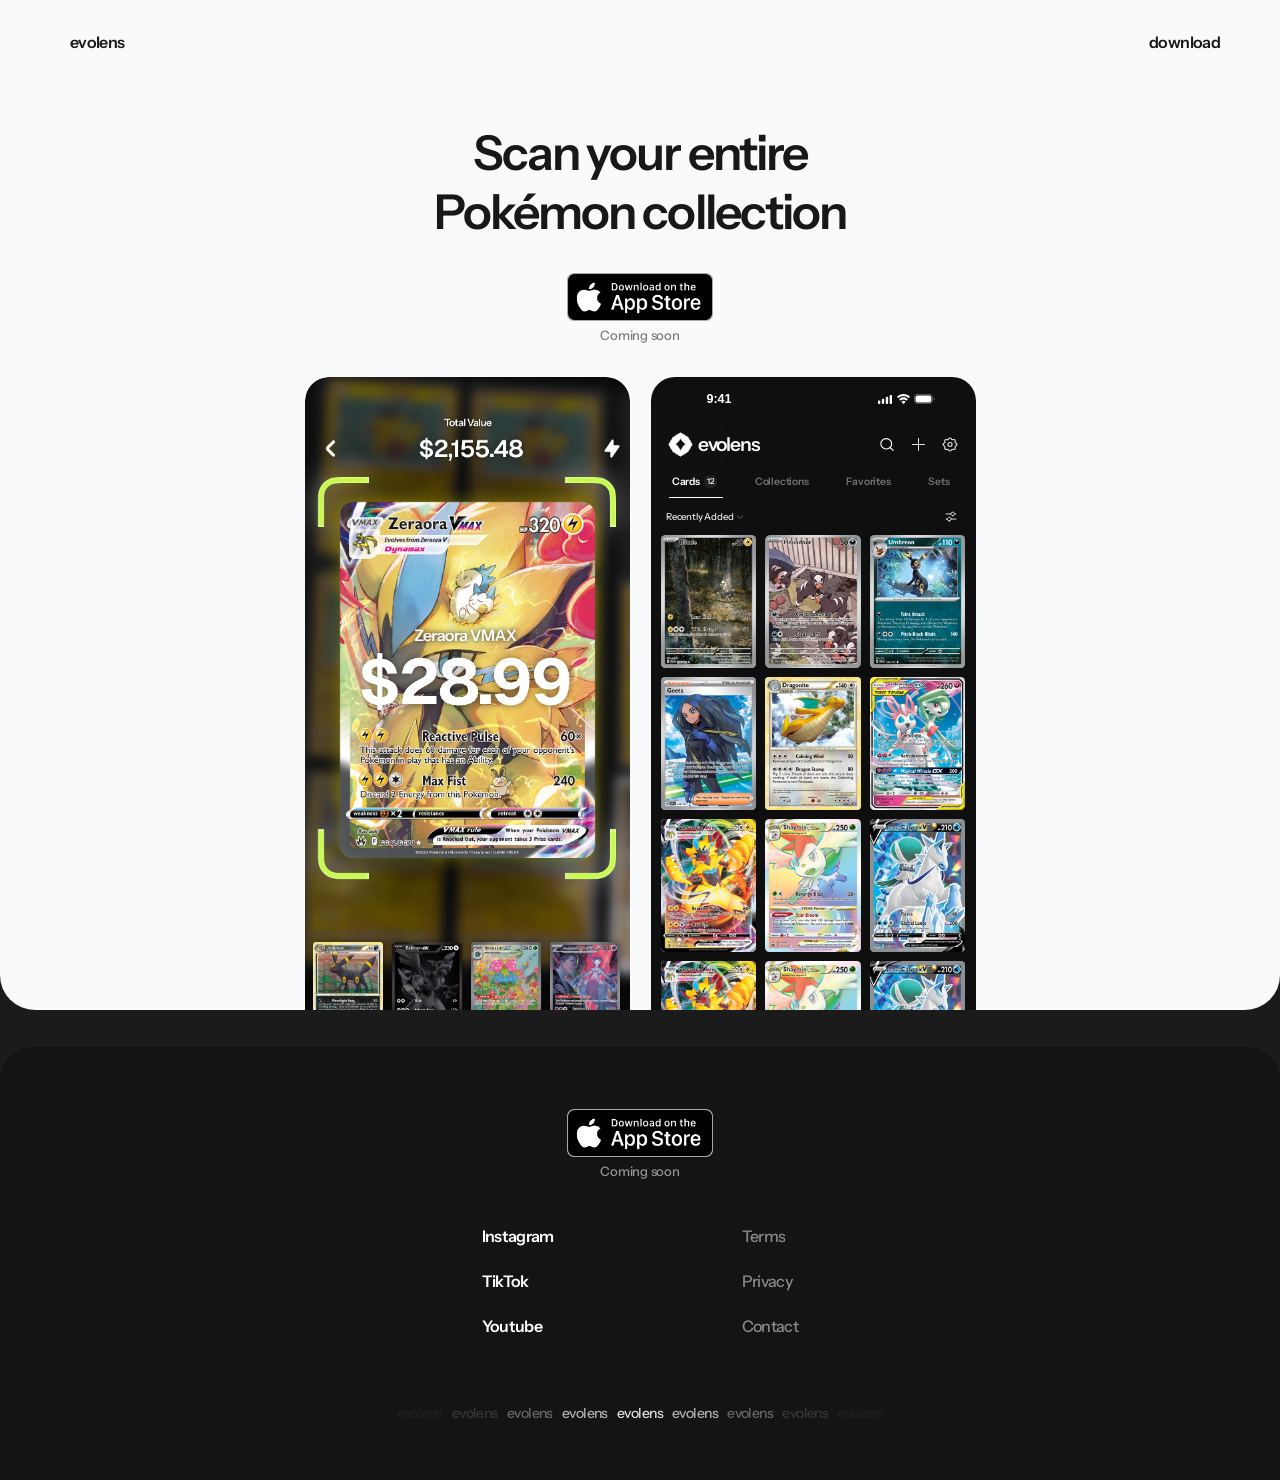
==== index.html @ 155fa856 "Home page from Figma 2395:6769: hero, app-screen gallery, dark footer Pre-launch the App Store badge" ====
<!doctype html>
<html lang="en">
<head>
<meta charset="utf-8">
<meta name="viewport" content="width=device-width, initial-scale=1, viewport-fit=cover">
<meta name="theme-color" content="#f9fafb">
<title>evolens: scan your entire Pokémon collection</title>
<meta name="description" content="evolens recognizes your Pokémon cards with your iPhone’s camera, keeps your collection organized, and shows what it’s worth.">
<link rel="canonical" href="https://evolens.app/">
<link rel="preload" href="/assets/instrument-sans.woff2" as="font" type="font/woff2" crossorigin>
<link rel="stylesheet" href="/assets/home.css">
</head>
<body>
<div class="page">
  <header class="hero">
    <nav class="hero__nav" aria-label="evolens">
      <a href="/">evolens</a>
      <a href="#download">download</a>
    </nav>

    <h1 class="hero__title">Scan your entire Pokémon collection</h1>

    <div class="badge badge--soon"><img src="/assets/home/app-store-badge.png" width="146" height="48" alt="App Store"><span class="badge__note">Coming soon</span></div>

    <div class="gallery" role="region" aria-label="evolens on iPhone" tabindex="0">
      <div class="gallery__track">
        <img class="screen" src="/assets/home/screen-value.webp" width="325" height="633"
             alt="Scanning Zeraora VMAX: the card is recognized at $28.99, and the collection's total value reads $2,155.48.">

        <div class="screen cards-screen" role="img" aria-label="My Cards: a grid of the cards in your collection.">
          <div class="cs">
            <div class="cs__status" aria-hidden="true">
              <span class="cs__time">9:41</span>
              <span class="cs__levels">
                <img src="/assets/home/icons/cellular.svg" width="14.1818" height="9.03087" alt="">
                <img src="/assets/home/icons/wifi.svg" width="12.6615" height="9.10613" alt="">
                <img class="cs__battery" src="/assets/home/icons/battery.svg" width="20.5264" height="9.60227" alt="">
              </span>
            </div>

            <div class="cs__brand">
              <span class="cs__mark"><img src="/assets/home/icons/mark.svg" width="200.909" height="200.909" alt=""></span>
              <span class="cs__word">evolens</span>
            </div>

            <div class="cs__actions">
              <img src="/assets/home/icons/search.svg" width="17.7273" height="17.7273" alt="">
              <img src="/assets/home/icons/plus.svg" width="17.7273" height="17.7273" alt="">
              <img src="/assets/home/icons/gear.svg" width="17.7273" height="17.7273" alt="">
            </div>

            <div class="cs__tabs">
              <span class="cs__tab cs__tab--on">Cards <span class="cs__count">12</span></span>
              <span class="cs__tab">Collections</span>
              <span class="cs__tab">Favorites</span>
              <span class="cs__tab">Sets</span>
            </div>
            <img class="cs__tab-line" src="/assets/home/icons/tab-line.svg" width="53.9205" height="1.10795" alt="">
            <img class="cs__rule" src="/assets/home/icons/rule.svg" width="325" height="0.24375" alt="">

            <div class="cs__sort">
              <span class="cs__sort-label">Recently Added
                <img src="/assets/home/icons/chevron-down.svg" width="10.3409" height="10.3409" alt=""></span>
              <img src="/assets/home/icons/sliders.svg" width="13.2955" height="13.2955" alt="">
            </div>

            <div class="cs__grid">
              <img src="/assets/home/cards/c1.webp" alt="">
              <img class="cs__r5" src="/assets/home/cards/c2.webp" alt="">
              <img src="/assets/home/cards/c3.webp" alt="">
              <img src="/assets/home/cards/c4.webp" alt="">
              <img class="cs__wide" src="/assets/home/cards/c5.webp" alt="">
              <img src="/assets/home/cards/c6.webp" alt="">
              <img src="/assets/home/cards/c7.webp" alt="">
              <img src="/assets/home/cards/c8.webp" alt="">
              <img src="/assets/home/cards/c9.webp" alt="">
              <img src="/assets/home/cards/c7.webp" alt="">
              <img src="/assets/home/cards/c8.webp" alt="">
              <img src="/assets/home/cards/c9.webp" alt="">
            </div>

            <div class="cs__dock">
              <span class="cs__pill"><img src="/assets/home/icons/flashcards.svg" width="17.7273" height="17.7273" alt=""><img src="/assets/home/icons/search-nav.svg" width="17.7273" height="17.7273" alt=""></span>
              <span class="cs__pill cs__pill--round"><img src="/assets/home/icons/camera.svg" width="17.7273" height="17.7273" alt=""></span>
            </div>
          </div>
        </div>
      </div>
    </div>
  </header>

  <footer class="foot" id="download">
    <div class="badge badge--soon"><img src="/assets/home/app-store-badge.png" width="146" height="48" alt="App Store"><span class="badge__note">Coming soon</span></div>

    <div class="foot__links">
      <ul class="foot__social"><li>Instagram</li><li>TikTok</li><li>Youtube</li></ul>
      <ul class="foot__legal">
        <li><a href="/terms/">Terms</a></li>
        <li><a href="/privacy/">Privacy</a></li>
        <li><a href="/support/">Contact</a></li>
      </ul>
    </div>

    <div class="foot__marquee" aria-hidden="true">
      <span>evolens</span><span>evolens</span><span>evolens</span><span>evolens</span><span>evolens</span><span>evolens</span><span>evolens</span><span>evolens</span><span>evolens</span>
    </div>
  </footer>
</div>
</body>
</html>
---- assets/home.css ----
/* evolens.app home: Figma 223KnKRHY9zoEcaprJbIGR, node 2395:6769 (440 × 1428, iPhone 16/17 Pro Max).
   Values are Figma's. The frame's top 62 pt is the iOS status bar, so in a browser the page starts 62 pt higher. */
@font-face {
  font-family: 'Instrument Sans';
  src: url('/assets/instrument-sans.woff2') format('woff2');
  font-weight: 400 700;
  font-display: swap;
}

:root {
  --paper: #f9fafb;
  --ink: #181818;
  --night: #1b1b1b;
  --night-deep: #141414;
  --night-line: #1f1f1f;
  --font: 'Instrument Sans', -apple-system, BlinkMacSystemFont, 'Helvetica Neue', Arial, sans-serif;
  --track: -0.04em;
}

* { box-sizing: border-box; }

html { -webkit-text-size-adjust: 100%; background: var(--night); }

body {
  margin: 0;
  background: var(--night);
  font-family: var(--font);
  font-weight: 600;
  letter-spacing: var(--track);
  -webkit-font-smoothing: antialiased;
}

a { color: inherit; text-decoration: none; }

a:focus-visible, .gallery:focus-visible { outline: 2px solid currentColor; outline-offset: 3px; border-radius: 4px; }

ul { list-style: none; margin: 0; padding: 0; }

/* The footer reaches the bottom of a tall window. */
.page { min-height: 100vh; display: flex; flex-direction: column; }

/* The white card: nav, headline, badge, and the gallery running off its rounded bottom edge. */
.hero {
  background: var(--paper);
  color: var(--ink);
  border-radius: 0 0 35px 35px;
  overflow: hidden;
  padding-top: max(12px, env(safe-area-inset-top));
}

.hero__nav {
  display: flex;
  justify-content: space-between;
  max-width: 1200px;
  margin: 0 auto;
  padding: 0 max(20px, env(safe-area-inset-right)) 0 max(30px, env(safe-area-inset-left));
  font-size: 16px;
  line-height: 20px;
}

.hero__title {
  max-width: 344px;
  margin: 43px auto 0;
  font-size: 32px;
  font-weight: 600;
  line-height: 1.22;
  letter-spacing: -1.28px;
  text-align: center;
}

.badge {
  display: block;
  width: 146px;
  height: 48px;
  margin: 26px auto 0;
}

.badge img { display: block; width: 146px; height: 48px; }

.badge--soon { position: relative; }

.badge__note {
  display: block;
  margin-top: 6px;
  font-size: 13px;
  font-weight: 500;
  letter-spacing: -0.02em;
  text-align: center;
  opacity: 0.55;
}

/* Two app screens side by side, 21 pt apart, cut off by the card's bottom edge (633 of their 688 pt). On a phone the
   first is centred and the second peeks in from the right; they scroll sideways. */
.gallery {
  margin-top: 36px;
  overflow-x: auto;
  scroll-snap-type: x mandatory;
  scrollbar-width: none;
  -webkit-overflow-scrolling: touch;
}

.gallery::-webkit-scrollbar { display: none; }

.gallery__track {
  display: flex;
  gap: 21px;
  width: max-content;
  padding: 0 calc((100vw - 325px) / 2);
}

.screen {
  display: block;
  flex: none;
  width: 325px;
  height: 633px;
  border-radius: 24px 24px 0 0;
  scroll-snap-align: center;
  user-select: none;
  -webkit-user-drag: none;
}

/* My Cards, at the 325 pt phone's scale (Figma 2395:7216). */
.cards-screen { position: relative; overflow: hidden; background: #0f0f0f; }

.cs { position: absolute; left: 0; top: -2.07px; width: 325px; height: 706px; color: #fff; }

.cs img { display: block; }

.cs__status {
  position: absolute;
  left: 14.03px;
  top: 0;
  width: 296.93px;
  height: 45.8px;
  display: flex;
  align-items: center;
  gap: 113.75px;
  padding: 15.5px 17.73px 14.03px;
}

.cs__time, .cs__levels { flex: 1 0 0; display: flex; justify-content: center; align-items: center; }

.cs__time {
  font-family: -apple-system, BlinkMacSystemFont, 'SF Pro Text', sans-serif;
  font-size: 12.56px;
  font-weight: 590;
  letter-spacing: 0;
  line-height: 16.25px;
  padding-top: 1.1px;
}

.cs__levels { gap: 5.17px; height: 16.25px; padding: 0.74px 0.74px 0 0; }

.cs__battery { margin-left: -0.35px; }

.cs__brand { position: absolute; left: 18.47px; top: 57.61px; width: 23.64px; height: 23.64px; }

.cs__mark { position: absolute; inset: 0; }

.cs__mark img { position: absolute; left: -88.64px; top: -88.64px; }

.cs__word {
  position: absolute;
  left: 28.81px;
  top: -1.11px;
  color: #f9f9f9;
  font-size: 19.2px;
  letter-spacing: -1.15px;
  white-space: nowrap;
}

.cs__actions { position: absolute; left: 227.5px; top: 60.57px; display: flex; gap: 14.03px; }

.cs__tabs {
  position: absolute;
  left: 21.42px;
  top: 99.72px;
  width: 277.73px;
  display: flex;
  justify-content: space-between;
  font-size: 10.34px;
  letter-spacing: -0.21px;
  line-height: 13px;
  white-space: nowrap;
}

.cs__tab { color: rgb(255 255 255 / 0.4); display: flex; align-items: center; gap: 4.43px; }

.cs__tab--on { color: #fff; }

.cs__count {
  background: #202020;
  border-radius: 5.17px;
  padding: 1.48px 2.95px;
  font-size: 8.13px;
  font-weight: 500;
  line-height: 10px;
  letter-spacing: -0.16px;
}

.cs__tab-line { position: absolute; left: 18.47px; top: 122.06px; }

.cs__rule { position: absolute; left: 0; top: 122.49px; }

.cs__sort {
  position: absolute;
  left: 8.13px;
  top: 130.74px;
  width: 306.53px;
  display: flex;
  justify-content: space-between;
  align-items: center;
  padding: 4.43px 7.39px;
}

.cs__sort-label {
  display: flex;
  align-items: center;
  gap: 1.48px;
  color: #e4e4e4;
  font-size: 9.6px;
  font-weight: 500;
  letter-spacing: -0.19px;
  line-height: 12px;
}

.cs__grid {
  position: absolute;
  left: 10.34px;
  top: 159.55px;
  width: 304.32px;
  display: grid;
  grid-template-columns: repeat(3, 1fr);
  gap: 8.86px;
  align-items: center;
}

.cs__grid img { width: 100%; aspect-ratio: 660 / 920; object-fit: cover; border-radius: 4.43px; }

.cs__grid .cs__r5 { border-radius: 5.17px; }

.cs__grid .cs__wide { aspect-ratio: 640 / 890; border-radius: 3.69px; box-shadow: 0 0.74px 44.32px rgb(0 0 0 / 0.12); }

.cs__dock { position: absolute; left: 50%; top: 637.44px; transform: translateX(-50%); display: flex; align-items: center; gap: 10.34px; }

.cs__pill {
  display: flex;
  gap: 17.73px;
  padding: 13.3px 17.73px;
  border-radius: 29.55px;
  background: rgb(40 40 40 / 0.95);
  box-shadow: 0 0 11.08px rgb(0 0 0 / 0.15), inset 0 0 17.21px rgb(255 255 255 / 0.07);
}

.cs__pill--round { padding: 14.77px; }

/* The dark footer: 35 pt under the card, its own rounded top. */
.foot {
  margin-top: 35px;
  background: var(--night-deep);
  border-top: 1px solid var(--night-line);
  border-radius: 35px 35px 0 0;
  padding: 63px 0 max(58px, env(safe-area-inset-bottom));
  color: #fff;
  overflow: hidden;
  flex: 1 0 auto;
}

.foot .badge { margin-top: 0; }

.foot__links {
  display: flex;
  justify-content: space-between;
  width: 317px;
  margin: 69px auto 0;
  font-size: 16px;
  line-height: 20px;
  letter-spacing: -0.64px;
}

.foot__links ul { display: flex; flex-direction: column; gap: 25px; }

.foot__social { font-weight: 600; width: 72px; }

.foot__legal { font-weight: 500; color: rgb(255 255 255 / 0.5); width: 57px; }

.foot__legal a:hover, .foot__social a:hover { color: #fff; opacity: 0.8; }

.foot__marquee {
  display: flex;
  justify-content: center;
  gap: 9px;
  margin-top: 69px;
  font-size: 14px;
  font-weight: 500;
  line-height: 17px;
  letter-spacing: -0.56px;
  white-space: nowrap;
}

.foot__marquee span:nth-child(1), .foot__marquee span:nth-child(9) { color: rgb(255 255 255 / 0.05); }
.foot__marquee span:nth-child(2), .foot__marquee span:nth-child(8) { color: rgb(255 255 255 / 0.15); }
.foot__marquee span:nth-child(3), .foot__marquee span:nth-child(7) { color: rgb(255 255 255 / 0.35); }
.foot__marquee span:nth-child(4), .foot__marquee span:nth-child(6) { color: rgb(255 255 255 / 0.66); }
.foot__marquee span:nth-child(5) { color: rgb(255 255 255 / 0.85); }

/* Wider screens: the same column, centred; both screens shown whole side by side, no scrolling. */
@media (min-width: 700px) {
  .hero { padding-top: 32px; }
  .hero__title { margin-top: 72px; max-width: 520px; font-size: 48px; letter-spacing: -1.92px; }
  .badge { margin-top: 32px; }
  .gallery { margin-top: 56px; overflow: visible; scroll-snap-type: none; }
  .gallery__track { margin: 0 auto; padding: 0; }
}
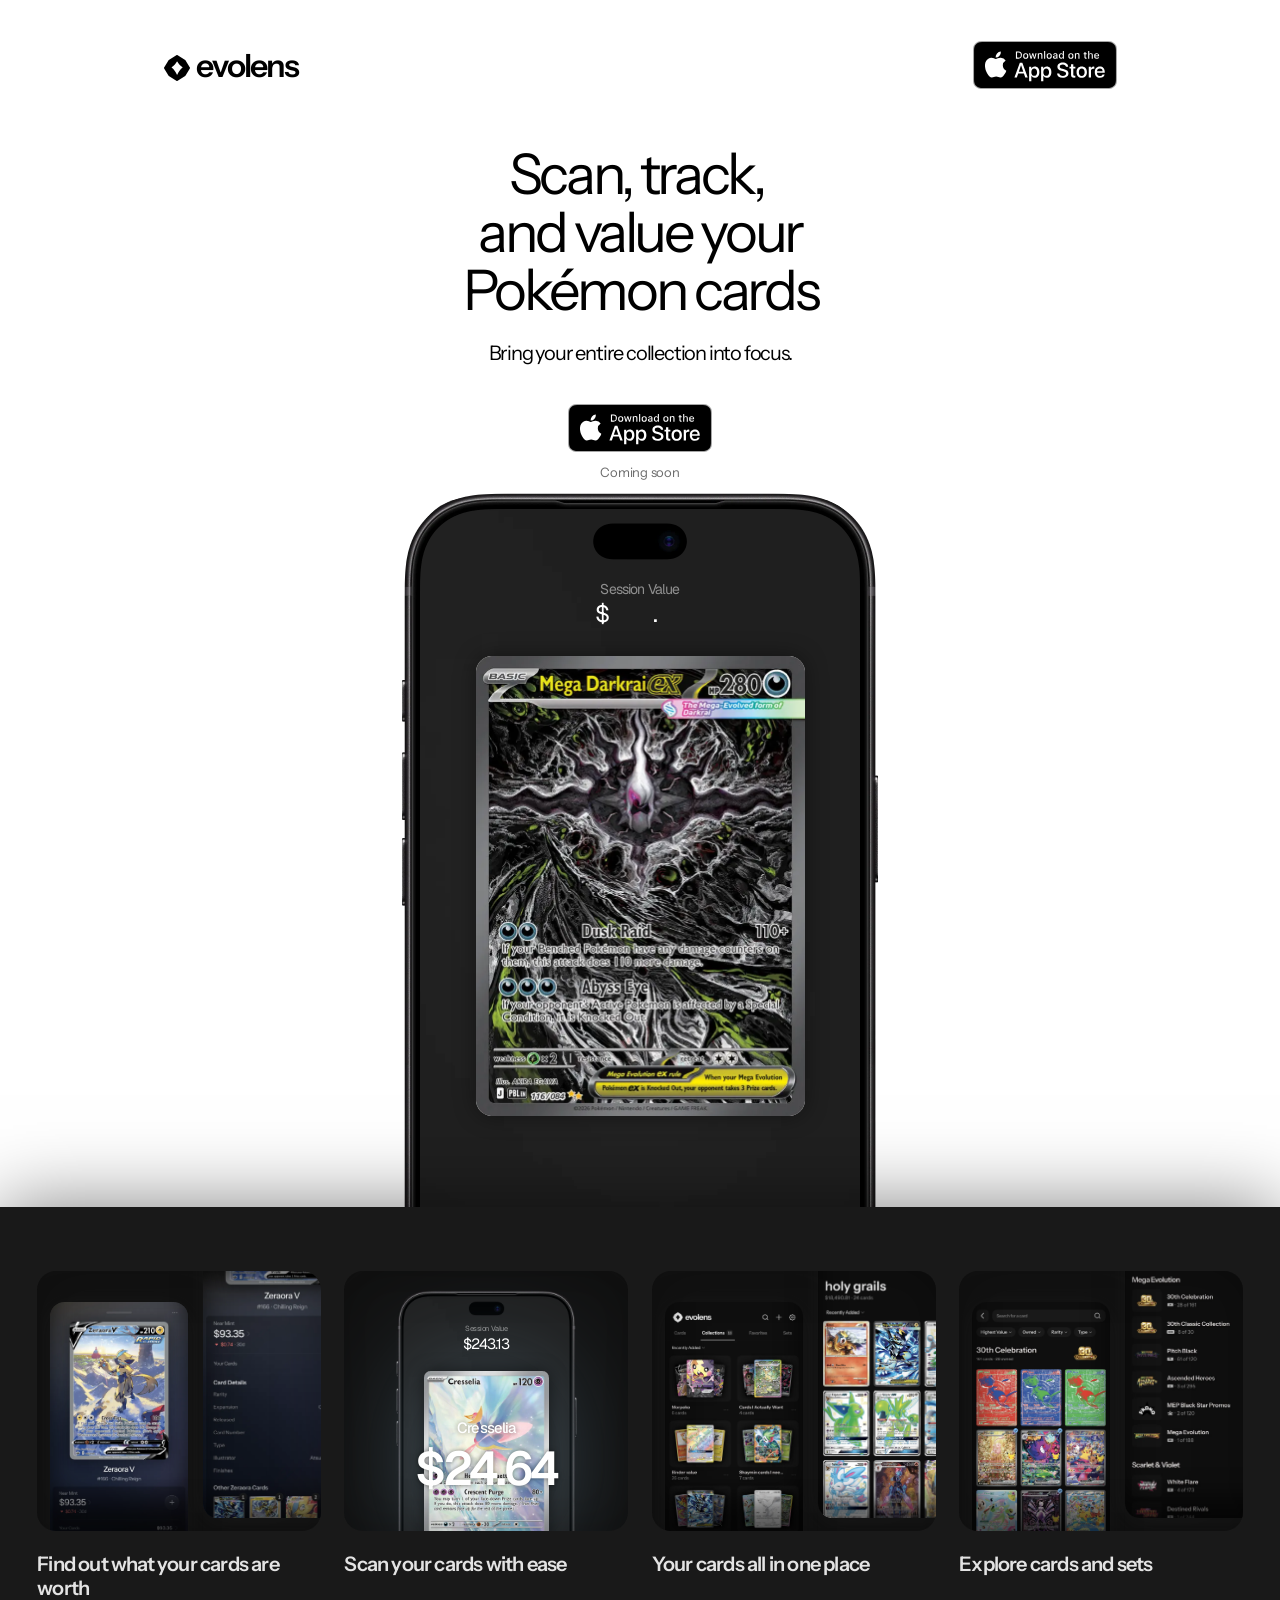
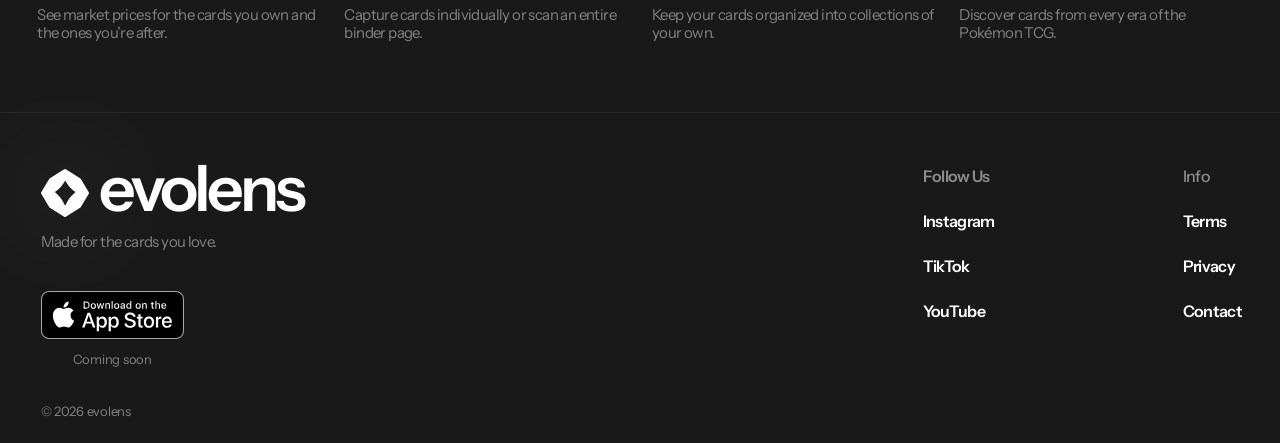
==== commit 19b7019c: "Home page from Figma 2647:6349: scan demo, feature tiles, shared chrome The hero's scan demonstratio" ====
--- a/index.html
+++ b/index.html
@@ -3,108 +3,114 @@
 <head>
 <meta charset="utf-8">
 <meta name="viewport" content="width=device-width, initial-scale=1, viewport-fit=cover">
-<meta name="theme-color" content="#f9fafb">
-<title>evolens: scan your entire Pokémon collection</title>
+<meta name="theme-color" content="#ffffff">
+<title>evolens: scan, track, and value your Pokémon cards</title>
 <meta name="description" content="evolens recognizes your Pokémon cards with your iPhone’s camera, keeps your collection organized, and shows what it’s worth.">
 <link rel="canonical" href="https://evolens.app/">
+<link rel="icon" href="/assets/favicon.svg" type="image/svg+xml">
 <link rel="preload" href="/assets/instrument-sans.woff2" as="font" type="font/woff2" crossorigin>
+<link rel="stylesheet" href="/assets/base.css">
+<link rel="preload" href="/assets/geist.woff2" as="font" type="font/woff2" crossorigin>
 <link rel="stylesheet" href="/assets/home.css">
+<script src="/assets/hero.js" defer></script>
 </head>
 <body>
-<div class="page">
-  <header class="hero">
-    <nav class="hero__nav" aria-label="evolens">
-      <a href="/">evolens</a>
-      <a href="#download">download</a>
-    </nav>
+<header class="nav"><a class="brand" href="/"><img class="brand__mark" src="/assets/home/mark-black.svg" width="266" height="266" alt=""><span class="brand__word" translate="no">evolens</span></a><span class="badge" title="Coming soon"><img src="/assets/home/app-store-badge.svg" width="144" height="48" alt="Coming soon to the App Store"></span></header>
+<main>
+  <section class="hero">
+    <h1 class="hero__title">Scan, track,&nbsp;<br>and value your<br>Pokémon cards</h1>
+    <p class="hero__sub">Bring your entire collection into focus.</p>
+    <div class="hero__badge"><span class="badge" title="Coming soon"><img src="/assets/home/app-store-badge.svg" width="144" height="48" alt="Coming soon to the App Store"><span class="badge__note" aria-hidden="true">Coming soon</span></span></div>
 
-    <h1 class="hero__title">Scan your entire Pokémon collection</h1>
+    <figure class="demo" data-demo role="img" aria-label="Demonstration: evolens recognizes a card held up to the iPhone’s camera, shows its name and value, and adds it to the session total. Cards and prices are examples.">
+      <div class="demo__screen">
+        <div class="demo__tint"></div>
+      </div>
+      <img class="demo__frame" src="/assets/home/phone.webp" alt="" width="980" height="2000" fetchpriority="high">
 
-    <div class="badge badge--soon"><img src="/assets/home/app-store-badge.png" width="146" height="48" alt="App Store"><span class="badge__note">Coming soon</span></div>
+      <div class="demo__view">
+        <div class="demo__card" data-card>
+          <img src="/assets/home/cards/mega-darkrai-ex.webp" alt="" width="660" height="922" fetchpriority="high">
+        </div>
+        <div class="demo__card demo__card--later" data-card>
+          <img src="/assets/home/cards/fezandipiti-ex.webp" alt="" width="660" height="922" fetchpriority="low">
+        </div>
+        <div class="demo__card demo__card--later demo__card--glow" data-card>
+          <img src="/assets/home/cards/cresselia.webp" alt="" width="660" height="922" fetchpriority="low">
+        </div>
+      </div>
 
-    <div class="gallery" role="region" aria-label="evolens on iPhone" tabindex="0">
-      <div class="gallery__track">
-        <img class="screen" src="/assets/home/screen-value.webp" width="325" height="633"
-             alt="Scanning Zeraora VMAX: the card is recognized at $28.99, and the collection's total value reads $2,155.48.">
+      <div class="demo__overlay">
+        <p class="demo__label">Session Value</p>
+        <p class="demo__total" data-total><span class="demo__total-start">$0.00</span><span class="demo__total-reduced">$323.13</span></p>
+        <div class="demo__result" data-result><p>Mega Darkrai ex</p><p>$323.13</p></div>
+        <div class="demo__result" data-result><p>Fezandipiti ex</p><p>$4.32</p></div>
+        <div class="demo__result" data-result><p>Cresselia</p><p>$24.64</p></div>
+      </div>
+    </figure>
+    <button class="demo-toggle" type="button" data-toggle>Pause demo</button>
+  </section>
 
-        <div class="screen cards-screen" role="img" aria-label="My Cards: a grid of the cards in your collection.">
-          <div class="cs">
-            <div class="cs__status" aria-hidden="true">
-              <span class="cs__time">9:41</span>
-              <span class="cs__levels">
-                <img src="/assets/home/icons/cellular.svg" width="14.1818" height="9.03087" alt="">
-                <img src="/assets/home/icons/wifi.svg" width="12.6615" height="9.10613" alt="">
-                <img class="cs__battery" src="/assets/home/icons/battery.svg" width="20.5264" height="9.60227" alt="">
-              </span>
-            </div>
+  <section class="features" aria-label="Features">
+    <div class="features__grid">
+      <article class="feature">
+        <div class="art">
+          <div class="art__back"><img src="/assets/home/shots/value-card.webp" alt="Zeraora V’s card in evolens, with its market value below it." width="640" height="1391" loading="lazy" decoding="async"></div>
+          <div class="art__front"><img style="left:-.19%;top:8.74%" src="/assets/home/shots/value-detail.webp" alt="Zeraora V’s details: market price, card details and other Zeraora V cards." width="640" height="1391" loading="lazy" decoding="async"></div>
+        </div>
+        <h2>Find out what your cards are worth</h2>
+        <p>See market prices for the cards you own and the ones you’re after.</p>
+      </article>
 
-            <div class="cs__brand">
-              <span class="cs__mark"><img src="/assets/home/icons/mark.svg" width="200.909" height="200.909" alt=""></span>
-              <span class="cs__word">evolens</span>
-            </div>
-
-            <div class="cs__actions">
-              <img src="/assets/home/icons/search.svg" width="17.7273" height="17.7273" alt="">
-              <img src="/assets/home/icons/plus.svg" width="17.7273" height="17.7273" alt="">
-              <img src="/assets/home/icons/gear.svg" width="17.7273" height="17.7273" alt="">
-            </div>
-
-            <div class="cs__tabs">
-              <span class="cs__tab cs__tab--on">Cards <span class="cs__count">12</span></span>
-              <span class="cs__tab">Collections</span>
-              <span class="cs__tab">Favorites</span>
-              <span class="cs__tab">Sets</span>
-            </div>
-            <img class="cs__tab-line" src="/assets/home/icons/tab-line.svg" width="53.9205" height="1.10795" alt="">
-            <img class="cs__rule" src="/assets/home/icons/rule.svg" width="325" height="0.24375" alt="">
-
-            <div class="cs__sort">
-              <span class="cs__sort-label">Recently Added
-                <img src="/assets/home/icons/chevron-down.svg" width="10.3409" height="10.3409" alt=""></span>
-              <img src="/assets/home/icons/sliders.svg" width="13.2955" height="13.2955" alt="">
-            </div>
-
-            <div class="cs__grid">
-              <img src="/assets/home/cards/c1.webp" alt="">
-              <img class="cs__r5" src="/assets/home/cards/c2.webp" alt="">
-              <img src="/assets/home/cards/c3.webp" alt="">
-              <img src="/assets/home/cards/c4.webp" alt="">
-              <img class="cs__wide" src="/assets/home/cards/c5.webp" alt="">
-              <img src="/assets/home/cards/c6.webp" alt="">
-              <img src="/assets/home/cards/c7.webp" alt="">
-              <img src="/assets/home/cards/c8.webp" alt="">
-              <img src="/assets/home/cards/c9.webp" alt="">
-              <img src="/assets/home/cards/c7.webp" alt="">
-              <img src="/assets/home/cards/c8.webp" alt="">
-              <img src="/assets/home/cards/c9.webp" alt="">
-            </div>
-
-            <div class="cs__dock">
-              <span class="cs__pill"><img src="/assets/home/icons/flashcards.svg" width="17.7273" height="17.7273" alt=""><img src="/assets/home/icons/search-nav.svg" width="17.7273" height="17.7273" alt=""></span>
-              <span class="cs__pill cs__pill--round"><img src="/assets/home/icons/camera.svg" width="17.7273" height="17.7273" alt=""></span>
-            </div>
+      <article class="feature">
+        <div class="art">
+          <div class="mini" role="img" aria-label="The evolens scanner on iPhone, showing Cresselia recognized at $24.64 and a session value of $243.13.">
+            <div class="mini__screen"></div>
+            <img class="mini__frame" src="/assets/home/phone.webp" alt="" width="980" height="2000" loading="lazy" decoding="async">
+            <img class="mini__card" src="/assets/home/cards/cresselia.webp" alt="" width="660" height="922" loading="lazy" decoding="async">
+            <p class="mini__label">Session Value</p>
+            <p class="mini__total">$243.13</p>
+            <div class="mini__result"><p>Cresselia</p><p>$24.64</p></div>
           </div>
         </div>
-      </div>
+        <h2>Scan your cards with ease</h2>
+        <p>Capture cards individually or scan an entire binder page.</p>
+      </article>
+
+      <article class="feature">
+        <div class="art">
+          <div class="art__back"><img src="/assets/home/shots/collections-home.webp" alt="The Collections tab in evolens, with several collections of cards." width="640" height="1391" loading="lazy" decoding="async"></div>
+          <div class="art__front"><img style="left:-.22%;top:2.06%" src="/assets/home/shots/collections-grid.webp" alt="A collection called holy grails, showing a grid of its cards." width="640" height="1391" loading="lazy" decoding="async"></div>
+        </div>
+        <h2>Your cards all in one place</h2>
+        <p>Keep your cards organized into collections of your own.</p>
+      </article>
+
+      <article class="feature">
+        <div class="art">
+          <div class="art__back"><img src="/assets/home/shots/explore-set.webp" alt="The 30th Celebration set in evolens, showing a grid of its cards." width="640" height="1391" loading="lazy" decoding="async"></div>
+          <div class="art__front"><img style="left:0;top:-5.55%" src="/assets/home/shots/explore-sets.webp" alt="A list of Pokémon TCG sets, grouped by era." width="640" height="1391" loading="lazy" decoding="async"></div>
+        </div>
+        <h2>Explore cards and sets</h2>
+        <p>Discover cards from every era of the Pokémon TCG.</p>
+      </article>
     </div>
-  </header>
-
-  <footer class="foot" id="download">
-    <div class="badge badge--soon"><img src="/assets/home/app-store-badge.png" width="146" height="48" alt="App Store"><span class="badge__note">Coming soon</span></div>
-
+  </section>
+</main>
+<footer class="foot">
+  <hr class="foot__rule">
+  <div class="foot__row">
+    <div class="foot__lead">
+      <a class="foot__brand" href="/"><img src="/assets/home/mark-white.svg" width="288" height="288" alt=""><span translate="no">evolens</span></a>
+      <p class="foot__tagline">Made for the cards you love.</p>
+      <span class="badge" title="Coming soon"><img src="/assets/home/app-store-badge.svg" width="144" height="48" alt="Coming soon to the App Store"><span class="badge__note" aria-hidden="true">Coming soon</span></span>
+    </div>
     <div class="foot__links">
-      <ul class="foot__social"><li>Instagram</li><li>TikTok</li><li>Youtube</li></ul>
-      <ul class="foot__legal">
-        <li><a href="/terms/">Terms</a></li>
-        <li><a href="/privacy/">Privacy</a></li>
-        <li><a href="/support/">Contact</a></li>
-      </ul>
+      <ul aria-label="Follow us"><li class="foot__head">Follow Us</li><li>Instagram</li><li>TikTok</li><li>YouTube</li></ul>
+      <ul aria-label="Info"><li class="foot__head foot__head--info">Info</li><li><a href="/terms/">Terms</a></li><li><a href="/privacy/">Privacy</a></li><li><a href="/support/">Contact</a></li></ul>
     </div>
-
-    <div class="foot__marquee" aria-hidden="true">
-      <span>evolens</span><span>evolens</span><span>evolens</span><span>evolens</span><span>evolens</span><span>evolens</span><span>evolens</span><span>evolens</span><span>evolens</span>
-    </div>
-  </footer>
-</div>
+  </div>
+  <p class="foot__legal">© 2026 evolens</p>
+</footer>
 </body>
 </html>
--- a/assets/base.css
+++ b/assets/base.css
@@ -0,0 +1,228 @@
+/* evolens.app: what every page shares (Figma 2647:6349): type, nav, App Store badge, dark footer. */
+@font-face {
+  font-family: 'Instrument Sans';
+  src: url('/assets/instrument-sans.woff2') format('woff2');
+  font-weight: 400 700;
+  font-display: swap;
+}
+
+@font-face {
+  font-family: 'Geist';
+  src: url('/assets/geist.woff2') format('woff2');
+  font-weight: 100 900;
+  font-display: swap;
+}
+
+:root {
+  --ink: #000;
+  --paper: #fff;
+  --night: #191919;
+  --well: #131313;
+  --text-hi: #e3e3e3;
+  /* Figma's #6a6a6a on #191919 is 3.2:1; this is the nearest gray that reaches 4.5:1. */
+  --text-lo: #828282;
+  --gutter: max(20px, env(safe-area-inset-left), env(safe-area-inset-right));
+  --font: 'Instrument Sans', -apple-system, BlinkMacSystemFont, 'Helvetica Neue', Arial, sans-serif;
+}
+
+* { box-sizing: border-box; }
+
+html { -webkit-text-size-adjust: 100%; }
+
+body {
+  margin: 0;
+  background: var(--paper);
+  color: var(--ink);
+  font-family: var(--font);
+  -webkit-font-smoothing: antialiased;
+  -moz-osx-font-smoothing: grayscale;
+  overflow-x: clip;
+}
+
+:focus-visible { outline: 2px solid currentColor; outline-offset: 3px; border-radius: 4px; }
+
+/* Nav */
+.nav {
+  display: flex;
+  align-items: center;
+  justify-content: space-between;
+  width: min(953px, 100% - 2 * var(--gutter));
+  height: 48px;
+  margin: 41px auto 0;
+  position: relative;
+  left: .5px;
+}
+
+.brand {
+  position: relative;
+  display: block;
+  width: 137px;
+  height: 39px;
+  color: var(--ink);
+  font-weight: 600;
+  font-size: 32px;
+  line-height: 39px;
+  letter-spacing: -.06em;
+  text-decoration: none;
+  white-space: nowrap;
+}
+
+.brand__word { position: absolute; left: 32px; top: 0; }
+
+/* The mark's SVG carries Figma's glow, so its box is far larger than the mark it draws. */
+.brand__mark {
+  position: absolute;
+  left: -120px;
+  top: -111px;
+  width: 266px;
+  height: 266px;
+  max-width: none;
+  pointer-events: none;
+}
+
+.nav__home {
+  color: var(--ink);
+  font-weight: 500;
+  font-size: 16px;
+  letter-spacing: -.04em;
+  text-decoration: none;
+}
+
+@media (hover: hover) and (pointer: fine) {
+  .nav__home:hover { text-decoration: underline; text-underline-offset: 3px; }
+}
+
+/* App Store badge: Apple's artwork, unmodified. */
+.badge { position: relative; display: inline-block; vertical-align: top; }
+
+.badge img { display: block; width: auto; height: 48px; }
+
+/* Below the badge, outside Apple's clear space (a quarter of its height). */
+.badge__note {
+  position: absolute;
+  top: calc(100% + 12px);
+  left: 0;
+  right: 0;
+  font-size: 13px;
+  line-height: 16px;
+  letter-spacing: -.02em;
+  text-align: center;
+  white-space: nowrap;
+  color: #6a6a6a;
+}
+
+/* Footer */
+.foot {
+  position: relative;
+  z-index: 1;
+  background: var(--night);
+  color: #fff;
+}
+
+.foot__rule { height: 1px; margin: 0; border: 0; background: rgb(255 255 255 / .07); }
+
+.foot__row {
+  position: relative;
+  display: flex;
+  align-items: center;
+  justify-content: space-between;
+  width: min(1199px, 100% - 2 * var(--gutter));
+  margin: 36px auto 0;
+}
+
+.foot__lead { width: min(302px, 100%); }
+
+.foot__brand {
+  position: relative;
+  display: block;
+  width: 267px;
+  height: 78px;
+  color: #fff;
+  font-weight: 600;
+  font-size: 64px;
+  line-height: 78px;
+  letter-spacing: -.06em;
+  text-decoration: none;
+  white-space: nowrap;
+}
+
+.foot__brand span { position: absolute; left: 58px; top: 0; }
+
+.foot__brand img {
+  position: absolute;
+  left: -120px;
+  top: -100px;
+  width: 288px;
+  height: 288px;
+  max-width: none;
+  pointer-events: none;
+}
+
+.foot__tagline {
+  margin: 6px 0 22px;
+  height: 36px;
+  color: var(--text-lo);
+  font-size: 15px;
+  line-height: 18px;
+  letter-spacing: -.04em;
+}
+
+.foot .badge__note { color: var(--text-lo); }
+
+.foot__links {
+  display: flex;
+  justify-content: space-between;
+  width: 317px;
+  font-size: 16px;
+  line-height: 20px;
+  letter-spacing: -.04em;
+  font-weight: 600;
+}
+
+.foot__links ul { display: flex; flex-direction: column; gap: 25px; margin: 0; padding: 0; list-style: none; }
+
+.foot__links ul:last-child { width: 57px; }
+
+.foot__links a { color: inherit; text-decoration: none; }
+
+.foot__head { color: rgb(255 255 255 / .5); }
+
+.foot__head--info { font-weight: 500; }
+
+@media (hover: hover) and (pointer: fine) {
+  .foot__links a { transition: opacity 150ms ease; }
+  .foot__links a:hover { opacity: .6; }
+}
+
+.foot__legal {
+  width: min(1199px, 100% - 2 * var(--gutter));
+  margin: 0 auto;
+  padding: 64px 0 max(24px, env(safe-area-inset-bottom));
+  position: relative;
+  color: var(--text-lo);
+  font-size: 13px;
+  line-height: 16px;
+  letter-spacing: -.02em;
+}
+
+/* Figma sets the footer 7.5 points right of center. */
+@media (min-width: 1360px) {
+  .foot__row, .foot__legal { left: 7.5px; }
+}
+
+@media (max-width: 760px) {
+  .foot__row { flex-direction: column; align-items: flex-start; gap: 72px; margin-top: 40px; }
+  .foot__links { width: min(317px, 100%); }
+  .foot__legal { padding-top: 56px; }
+}
+
+@media (max-width: 560px) {
+  .nav { margin-top: 24px; left: 0; justify-content: center; }
+  .nav > .badge { display: none; }
+  .nav:has(.nav__home) { justify-content: space-between; }
+}
+
+@media (max-width: 340px) {
+  .foot__brand { width: 100%; font-size: 56px; }
+  .foot__brand span { left: 52px; }
+}
--- a/assets/home.css
+++ b/assets/home.css
@@ -1,314 +1,391 @@
-/* evolens.app home: Figma 223KnKRHY9zoEcaprJbIGR, node 2395:6769 (440 × 1428, iPhone 16/17 Pro Max).
-   Values are Figma's. The frame's top 62 pt is the iOS status bar, so in a browser the page starts 62 pt higher. */
-@font-face {
-  font-family: 'Instrument Sans';
-  src: url('/assets/instrument-sans.woff2') format('woff2');
-  font-weight: 400 700;
-  font-display: swap;
-}
-
-:root {
-  --paper: #f9fafb;
-  --ink: #181818;
-  --night: #1b1b1b;
-  --night-deep: #141414;
-  --night-line: #1f1f1f;
-  --font: 'Instrument Sans', -apple-system, BlinkMacSystemFont, 'Helvetica Neue', Arial, sans-serif;
-  --track: -0.04em;
-}
-
-* { box-sizing: border-box; }
-
-html { -webkit-text-size-adjust: 100%; background: var(--night); }
-
-body {
-  margin: 0;
+/* evolens.app home: Figma 2647:6349. Phone and tile art are measured in --u, one Figma point at the current scale. */
+
+/* Hero */
+.hero {
+  --phone-w: min(490px, 86vw);
+  --u: calc(var(--phone-w) / 490);
+  position: relative;
+  overflow: clip;
+  text-align: center;
+}
+
+.hero__title {
+  margin: 56px auto 0;
+  font-weight: 400;
+  font-size: min(56px, 14vw);
+  line-height: 1.0357;
+  letter-spacing: -.06em;
+}
+
+.hero__sub {
+  margin: 22px auto 0;
+  padding: 0 var(--gutter);
+  font-size: clamp(18px, 5.2vw, 20px);
+  line-height: 24px;
+  letter-spacing: -.06em;
+}
+
+.hero__badge { margin-top: 39px; height: 48px; }
+
+/* Demo phone. The hero clips it where the dark section begins, 720 points below its top. */
+.demo {
+  position: relative;
+  width: var(--phone-w);
+  height: calc(var(--u) * 720);
+  margin: 35px auto 0;
+  cursor: default;
+  touch-action: manipulation;
+  user-select: none;
+  -webkit-user-select: none;
+  -webkit-tap-highlight-color: transparent;
+}
+
+.demo p { margin: 0; }
+
+.demo__screen,
+.demo__view {
+  position: absolute;
+  left: calc(var(--u) * 21);
+  top: calc(var(--u) * 11);
+  width: calc(var(--u) * 447);
+  height: calc(var(--u) * 709);
+  border-radius: calc(var(--u) * 52) calc(var(--u) * 52) 0 0;
+  overflow: hidden;
+}
+
+.demo__screen,
+.mini__screen { background: url('/assets/home/screen.webp') center / 100% 100%; }
+
+/* Fezandipiti's screen color. Darkrai and Cresselia use the neutral screen beneath. */
+.demo__tint {
+  position: absolute;
+  inset: 0;
+  background: linear-gradient(#551b50, #371539);
+  opacity: 0;
+}
+
+.demo__frame {
+  position: absolute;
+  left: 0;
+  top: 0;
+  display: block;
+  width: 100%;
+  height: auto;
+  pointer-events: none;
+}
+
+/* Cards are 329 × 460 at (81, 169) on the phone. They travel inside the screen, clipped to it. */
+.demo__card {
+  position: absolute;
+  left: calc(var(--u) * 60);
+  top: calc(var(--u) * 158);
+  width: calc(var(--u) * 329);
+  height: calc(var(--u) * 460);
+  border-radius: calc(var(--u) * 16);
+  box-shadow: 0 0 calc(var(--u) * 22.2) rgb(0 0 0 / .4);
+}
+
+.demo__card--later { opacity: 0; }
+
+.demo__card--glow {
+  box-shadow: 0 0 calc(var(--u) * 22.2) rgb(0 0 0 / .53), 0 0 calc(var(--u) * 162.3) rgb(141 192 223 / .36);
+}
+
+.demo__card img {
+  display: block;
+  width: 100%;
+  height: 100%;
+  border-radius: inherit;
+}
+
+.demo__overlay {
+  position: absolute;
+  inset: 0;
+  font-family: 'Geist', var(--font);
+  color: #fff;
+  pointer-events: none;
+}
+
+.demo__label {
+  position: absolute;
+  left: 0;
+  right: 0;
+  top: calc(var(--u) * 93);
+  font-size: max(11px, var(--u) * 14);
+  line-height: 1.3;
+  letter-spacing: -.06em;
+  color: rgb(255 255 255 / .5);
+}
+
+.demo__total {
+  position: absolute;
+  left: calc(var(--u) * .5);
+  right: 0;
+  top: calc(var(--u) * 111);
+  font-size: max(17px, var(--u) * 24);
+  line-height: 1.3;
+  letter-spacing: -.06em;
+  font-variant-numeric: tabular-nums;
+}
+
+.demo__total-reduced { display: none; }
+
+.demo.is-live .demo__total-start { display: none; }
+
+.demo__row {
+  display: inline-flex;
+  justify-content: center;
+  height: 1.3em;
+}
+
+.demo__cell {
+  position: relative;
+  width: calc(1ch - .06em);
+}
+
+.demo__cell > span {
+  position: absolute;
+  left: -.5em;
+  right: -.5em;
+  top: 0;
+  text-align: center;
+  letter-spacing: 0;
+  opacity: 0;
+}
+
+.demo__result {
+  position: absolute;
+  left: 0;
+  right: 0;
+  top: calc(var(--u) * 355);
+  line-height: 1.3;
+  text-shadow: 0 calc(var(--u) * 2) calc(var(--u) * 4) rgb(0 0 0 / .51);
+  white-space: nowrap;
+}
+
+.demo__result p { opacity: 0; letter-spacing: -.06em; }
+
+.demo__result p:first-child {
+  font-weight: 500;
+  font-size: calc(var(--u) * 20);
+  color: rgb(255 255 255 / .8);
+}
+
+.demo__result p:last-child {
+  font-weight: 600;
+  font-size: calc(var(--u) * 64);
+}
+
+/* Appears on keyboard focus, and whenever the demo is paused (clicking the phone pauses it too). */
+.demo-toggle {
+  position: absolute;
+  left: 50%;
+  bottom: 24px;
+  translate: -50% 0;
+  padding: 8px 14px;
+  border: 0;
+  border-radius: 999px;
+  background: #fff;
+  color: #000;
+  font: 500 14px/1 var(--font);
+  letter-spacing: -.02em;
+  opacity: 0;
+  pointer-events: none;
+  transition: opacity 150ms ease;
+}
+
+.demo-toggle:focus-visible,
+.demo-toggle.is-shown { opacity: 1; pointer-events: auto; }
+
+/* Reduced motion, with or without the script: one finished recognition, held. */
+@media (prefers-reduced-motion: reduce) {
+  .demo__card:first-child img { opacity: .5; }
+  .demo__result:first-of-type p { opacity: 1; }
+  .demo__total-start { display: none; }
+  .demo__total-reduced { display: inline; }
+  .demo-toggle { display: none; }
+}
+
+/* Features */
+.features {
+  position: relative;
+  z-index: 1;
   background: var(--night);
-  font-family: var(--font);
+  box-shadow: 0 0 75px rgb(0 0 0 / .5);
+  padding: 64px clamp(20px, 2.9vw, 50px) 70px;
+}
+
+.features__grid {
+  display: grid;
+  grid-template-columns: repeat(4, minmax(0, 383px));
+  gap: 48px clamp(20px, 1.85vw, 32px);
+  justify-content: center;
+}
+
+.feature h2 {
+  margin: 21px 0 0;
+  max-width: 302px;
+  color: var(--text-hi);
   font-weight: 600;
-  letter-spacing: var(--track);
-  -webkit-font-smoothing: antialiased;
-}
-
-a { color: inherit; text-decoration: none; }
-
-a:focus-visible, .gallery:focus-visible { outline: 2px solid currentColor; outline-offset: 3px; border-radius: 4px; }
-
-ul { list-style: none; margin: 0; padding: 0; }
-
-/* The footer reaches the bottom of a tall window. */
-.page { min-height: 100vh; display: flex; flex-direction: column; }
-
-/* The white card: nav, headline, badge, and the gallery running off its rounded bottom edge. */
-.hero {
-  background: var(--paper);
-  color: var(--ink);
-  border-radius: 0 0 35px 35px;
+  font-size: 20px;
+  line-height: 24px;
+  letter-spacing: -.04em;
+}
+
+.feature > p {
+  margin: 6px 0 0;
+  max-width: 302px;
+  min-height: 36px;
+  color: var(--text-lo);
+  font-size: 15px;
+  line-height: 18px;
+  letter-spacing: -.04em;
+}
+
+.art {
+  --u: calc(100cqw / 383);
+  position: relative;
+  container-type: inline-size;
+  aspect-ratio: 383 / 351;
+  border-radius: 19px;
   overflow: hidden;
-  padding-top: max(12px, env(safe-area-inset-top));
-}
-
-.hero__nav {
-  display: flex;
-  justify-content: space-between;
-  max-width: 1200px;
-  margin: 0 auto;
-  padding: 0 max(20px, env(safe-area-inset-right)) 0 max(30px, env(safe-area-inset-left));
-  font-size: 16px;
-  line-height: 20px;
-}
-
-.hero__title {
-  max-width: 344px;
-  margin: 43px auto 0;
-  font-size: 32px;
+  background: var(--well);
+  pointer-events: none;
+}
+
+.art::after {
+  content: '';
+  position: absolute;
+  inset: 0;
+  border-radius: inherit;
+  box-shadow: inset 0 0 50px rgb(0 0 0 / .25);
+}
+
+.art__back,
+.art__front {
+  position: absolute;
+  border-radius: calc(var(--u) * 20);
+  overflow: hidden;
+  box-shadow: 0 4px 27.8px rgb(255 255 255 / .05), 0 4px 32.8px rgb(0 0 0 / .3);
+}
+
+.art__back::after,
+.art__front::after {
+  content: '';
+  position: absolute;
+  inset: 0;
+  border-radius: inherit;
+}
+
+.art__back {
+  left: calc(var(--u) * 18);
+  top: calc(var(--u) * 42);
+  width: calc(var(--u) * 186);
+  height: calc(var(--u) * 365);
+}
+
+.art__back img { display: block; width: 100%; height: 100%; object-fit: cover; }
+
+.art__back::after { box-shadow: inset 0 calc(var(--u) * -100) calc(var(--u) * 34.5) rgb(0 0 0 / .59); }
+
+.art__front {
+  left: calc(var(--u) * 224);
+  top: calc(var(--u) * -63);
+  width: calc(var(--u) * 214);
+  height: calc(var(--u) * 396);
+}
+
+.art__front img {
+  position: absolute;
+  display: block;
+  width: 100%;
+  height: 117.42%;
+  max-width: none;
+}
+
+.art__front::after { box-shadow: inset 0 calc(var(--u) * -27) calc(var(--u) * 34.5) rgb(0 0 0 / .59); }
+
+/* Scan tile: the phone again, smaller, in Figma's finished state. */
+.mini {
+  position: absolute;
+  left: calc(var(--u) * 67);
+  top: calc(var(--u) * 23);
+  width: calc(var(--u) * 250);
+  height: calc(var(--u) * 510);
+  font-family: 'Geist', var(--font);
+  color: #fff;
+  text-align: center;
+}
+
+.mini p { margin: 0; }
+
+.mini__screen {
+  position: absolute;
+  left: calc(var(--u) * 10);
+  top: calc(var(--u) * 7);
+  width: calc(var(--u) * 231);
+  height: calc(var(--u) * 496);
+  border-radius: calc(var(--u) * 25);
+}
+
+.mini__frame { position: absolute; left: 0; top: 0; width: 100%; height: 100%; }
+
+.mini__card {
+  position: absolute;
+  left: calc(var(--u) * 41);
+  top: calc(var(--u) * 112);
+  width: calc(var(--u) * 169);
+  height: calc(var(--u) * 236);
+  border-radius: calc(var(--u) * 9);
+  box-shadow: 0 0 calc(var(--u) * 22.2) rgb(0 0 0 / .53), 0 0 calc(var(--u) * 162.3) rgb(141 192 223 / .36);
+}
+
+.mini__label,
+.mini__total,
+.mini__result {
+  position: absolute;
+  left: 0;
+  right: 0;
+  line-height: 1.3;
+  letter-spacing: -.06em;
+  white-space: nowrap;
+}
+
+.mini__label { top: calc(var(--u) * 49); font-size: calc(var(--u) * 10); color: rgb(255 255 255 / .5); }
+
+.mini__total { top: calc(var(--u) * 62); font-size: calc(var(--u) * 20); }
+
+.mini__result { top: calc(var(--u) * 176); }
+
+.mini__result p { letter-spacing: -.06em; }
+
+.mini__result p:first-child {
+  font-weight: 500;
+  font-size: calc(var(--u) * 20);
+  text-shadow: 0 0 calc(var(--u) * 6.5) rgb(0 0 0 / .54);
+}
+
+.mini__result p:last-child {
   font-weight: 600;
-  line-height: 1.22;
-  letter-spacing: -1.28px;
-  text-align: center;
-}
-
-.badge {
-  display: block;
-  width: 146px;
-  height: 48px;
-  margin: 26px auto 0;
-}
-
-.badge img { display: block; width: 146px; height: 48px; }
-
-.badge--soon { position: relative; }
-
-.badge__note {
-  display: block;
-  margin-top: 6px;
-  font-size: 13px;
-  font-weight: 500;
-  letter-spacing: -0.02em;
-  text-align: center;
-  opacity: 0.55;
-}
-
-/* Two app screens side by side, 21 pt apart, cut off by the card's bottom edge (633 of their 688 pt). On a phone the
-   first is centred and the second peeks in from the right; they scroll sideways. */
-.gallery {
-  margin-top: 36px;
-  overflow-x: auto;
-  scroll-snap-type: x mandatory;
-  scrollbar-width: none;
-  -webkit-overflow-scrolling: touch;
-}
-
-.gallery::-webkit-scrollbar { display: none; }
-
-.gallery__track {
-  display: flex;
-  gap: 21px;
-  width: max-content;
-  padding: 0 calc((100vw - 325px) / 2);
-}
-
-.screen {
-  display: block;
-  flex: none;
-  width: 325px;
-  height: 633px;
-  border-radius: 24px 24px 0 0;
-  scroll-snap-align: center;
-  user-select: none;
-  -webkit-user-drag: none;
-}
-
-/* My Cards, at the 325 pt phone's scale (Figma 2395:7216). */
-.cards-screen { position: relative; overflow: hidden; background: #0f0f0f; }
-
-.cs { position: absolute; left: 0; top: -2.07px; width: 325px; height: 706px; color: #fff; }
-
-.cs img { display: block; }
-
-.cs__status {
-  position: absolute;
-  left: 14.03px;
-  top: 0;
-  width: 296.93px;
-  height: 45.8px;
-  display: flex;
-  align-items: center;
-  gap: 113.75px;
-  padding: 15.5px 17.73px 14.03px;
-}
-
-.cs__time, .cs__levels { flex: 1 0 0; display: flex; justify-content: center; align-items: center; }
-
-.cs__time {
-  font-family: -apple-system, BlinkMacSystemFont, 'SF Pro Text', sans-serif;
-  font-size: 12.56px;
-  font-weight: 590;
-  letter-spacing: 0;
-  line-height: 16.25px;
-  padding-top: 1.1px;
-}
-
-.cs__levels { gap: 5.17px; height: 16.25px; padding: 0.74px 0.74px 0 0; }
-
-.cs__battery { margin-left: -0.35px; }
-
-.cs__brand { position: absolute; left: 18.47px; top: 57.61px; width: 23.64px; height: 23.64px; }
-
-.cs__mark { position: absolute; inset: 0; }
-
-.cs__mark img { position: absolute; left: -88.64px; top: -88.64px; }
-
-.cs__word {
-  position: absolute;
-  left: 28.81px;
-  top: -1.11px;
-  color: #f9f9f9;
-  font-size: 19.2px;
-  letter-spacing: -1.15px;
-  white-space: nowrap;
-}
-
-.cs__actions { position: absolute; left: 227.5px; top: 60.57px; display: flex; gap: 14.03px; }
-
-.cs__tabs {
-  position: absolute;
-  left: 21.42px;
-  top: 99.72px;
-  width: 277.73px;
-  display: flex;
-  justify-content: space-between;
-  font-size: 10.34px;
-  letter-spacing: -0.21px;
-  line-height: 13px;
-  white-space: nowrap;
-}
-
-.cs__tab { color: rgb(255 255 255 / 0.4); display: flex; align-items: center; gap: 4.43px; }
-
-.cs__tab--on { color: #fff; }
-
-.cs__count {
-  background: #202020;
-  border-radius: 5.17px;
-  padding: 1.48px 2.95px;
-  font-size: 8.13px;
-  font-weight: 500;
-  line-height: 10px;
-  letter-spacing: -0.16px;
-}
-
-.cs__tab-line { position: absolute; left: 18.47px; top: 122.06px; }
-
-.cs__rule { position: absolute; left: 0; top: 122.49px; }
-
-.cs__sort {
-  position: absolute;
-  left: 8.13px;
-  top: 130.74px;
-  width: 306.53px;
-  display: flex;
-  justify-content: space-between;
-  align-items: center;
-  padding: 4.43px 7.39px;
-}
-
-.cs__sort-label {
-  display: flex;
-  align-items: center;
-  gap: 1.48px;
-  color: #e4e4e4;
-  font-size: 9.6px;
-  font-weight: 500;
-  letter-spacing: -0.19px;
-  line-height: 12px;
-}
-
-.cs__grid {
-  position: absolute;
-  left: 10.34px;
-  top: 159.55px;
-  width: 304.32px;
-  display: grid;
-  grid-template-columns: repeat(3, 1fr);
-  gap: 8.86px;
-  align-items: center;
-}
-
-.cs__grid img { width: 100%; aspect-ratio: 660 / 920; object-fit: cover; border-radius: 4.43px; }
-
-.cs__grid .cs__r5 { border-radius: 5.17px; }
-
-.cs__grid .cs__wide { aspect-ratio: 640 / 890; border-radius: 3.69px; box-shadow: 0 0.74px 44.32px rgb(0 0 0 / 0.12); }
-
-.cs__dock { position: absolute; left: 50%; top: 637.44px; transform: translateX(-50%); display: flex; align-items: center; gap: 10.34px; }
-
-.cs__pill {
-  display: flex;
-  gap: 17.73px;
-  padding: 13.3px 17.73px;
-  border-radius: 29.55px;
-  background: rgb(40 40 40 / 0.95);
-  box-shadow: 0 0 11.08px rgb(0 0 0 / 0.15), inset 0 0 17.21px rgb(255 255 255 / 0.07);
-}
-
-.cs__pill--round { padding: 14.77px; }
-
-/* The dark footer: 35 pt under the card, its own rounded top. */
-.foot {
-  margin-top: 35px;
-  background: var(--night-deep);
-  border-top: 1px solid var(--night-line);
-  border-radius: 35px 35px 0 0;
-  padding: 63px 0 max(58px, env(safe-area-inset-bottom));
-  color: #fff;
-  overflow: hidden;
-  flex: 1 0 auto;
-}
-
-.foot .badge { margin-top: 0; }
-
-.foot__links {
-  display: flex;
-  justify-content: space-between;
-  width: 317px;
-  margin: 69px auto 0;
-  font-size: 16px;
-  line-height: 20px;
-  letter-spacing: -0.64px;
-}
-
-.foot__links ul { display: flex; flex-direction: column; gap: 25px; }
-
-.foot__social { font-weight: 600; width: 72px; }
-
-.foot__legal { font-weight: 500; color: rgb(255 255 255 / 0.5); width: 57px; }
-
-.foot__legal a:hover, .foot__social a:hover { color: #fff; opacity: 0.8; }
-
-.foot__marquee {
-  display: flex;
-  justify-content: center;
-  gap: 9px;
-  margin-top: 69px;
-  font-size: 14px;
-  font-weight: 500;
-  line-height: 17px;
-  letter-spacing: -0.56px;
-  white-space: nowrap;
-}
-
-.foot__marquee span:nth-child(1), .foot__marquee span:nth-child(9) { color: rgb(255 255 255 / 0.05); }
-.foot__marquee span:nth-child(2), .foot__marquee span:nth-child(8) { color: rgb(255 255 255 / 0.15); }
-.foot__marquee span:nth-child(3), .foot__marquee span:nth-child(7) { color: rgb(255 255 255 / 0.35); }
-.foot__marquee span:nth-child(4), .foot__marquee span:nth-child(6) { color: rgb(255 255 255 / 0.66); }
-.foot__marquee span:nth-child(5) { color: rgb(255 255 255 / 0.85); }
-
-/* Wider screens: the same column, centred; both screens shown whole side by side, no scrolling. */
-@media (min-width: 700px) {
-  .hero { padding-top: 32px; }
-  .hero__title { margin-top: 72px; max-width: 520px; font-size: 48px; letter-spacing: -1.92px; }
-  .badge { margin-top: 32px; }
-  .gallery { margin-top: 56px; overflow: visible; scroll-snap-type: none; }
-  .gallery__track { margin: 0 auto; padding: 0; }
-}
+  font-size: calc(var(--u) * 64);
+  text-shadow: 0 0 calc(var(--u) * 7.7) rgb(0 0 0 / .5);
+}
+
+/* Four across: a title that wraps keeps its row's descriptions level. */
+@media (min-width: 1280px) {
+  .features__grid { row-gap: 0; }
+  .feature { display: grid; grid-row: span 3; grid-template-rows: subgrid; row-gap: 0; }
+}
+
+@media (max-width: 1279px) {
+  .features__grid { grid-template-columns: repeat(2, minmax(0, 440px)); }
+}
+
+@media (max-width: 639px) {
+  .features__grid { grid-template-columns: minmax(0, 480px); }
+  .feature > p { min-height: 0; }
+}
+
+@media (max-width: 560px) {
+  .hero__title { margin-top: 40px; }
+}
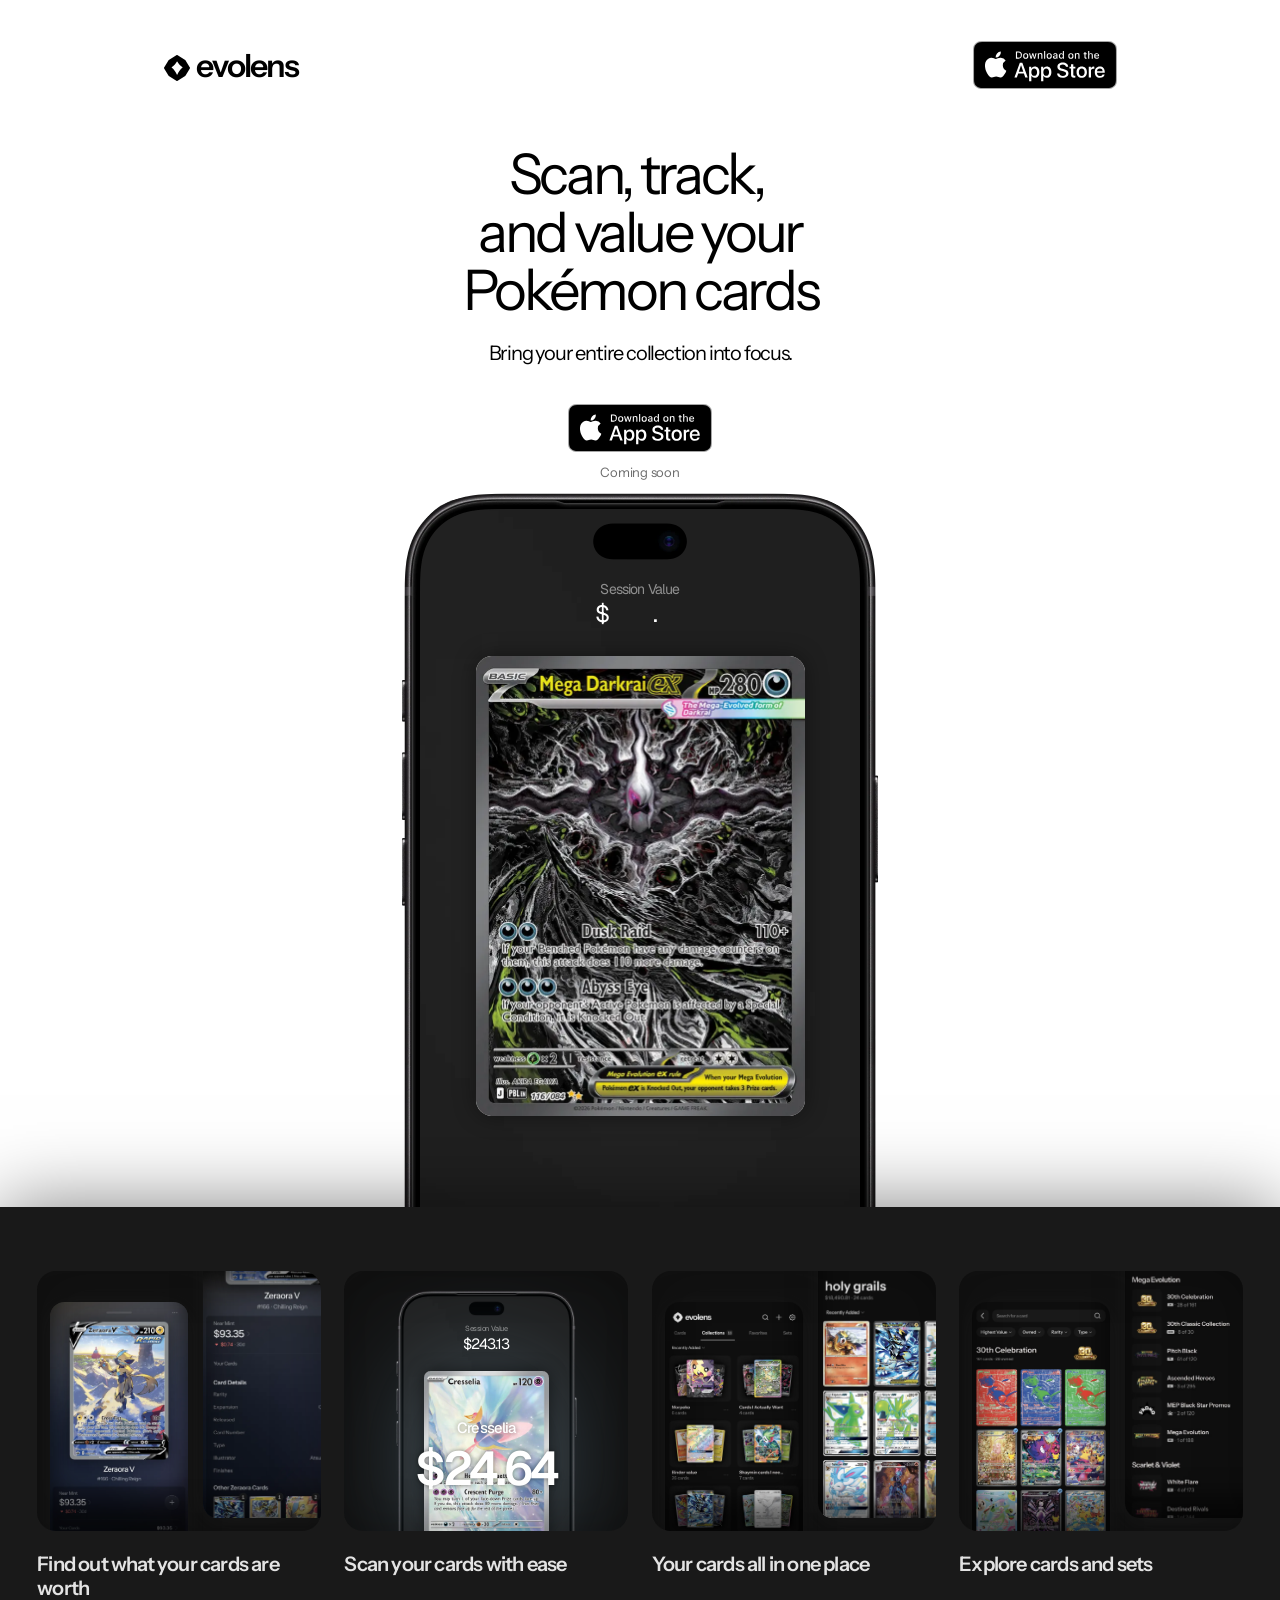
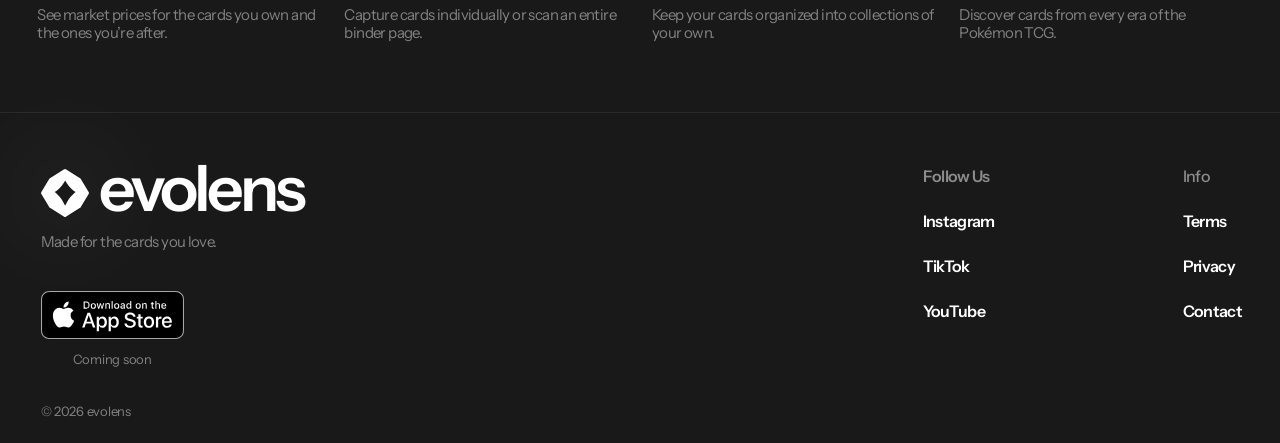
==== commit e9863465: "Logo: draw the mark crisply in Safari Safari rasterizes an SVG's internal filter at 1x, which left t" ====
--- a/index.html
+++ b/index.html
@@ -15,7 +15,7 @@
 <script src="/assets/hero.js" defer></script>
 </head>
 <body>
-<header class="nav"><a class="brand" href="/"><img class="brand__mark" src="/assets/home/mark-black.svg" width="266" height="266" alt=""><span class="brand__word" translate="no">evolens</span></a><span class="badge" title="Coming soon"><img src="/assets/home/app-store-badge.svg" width="144" height="48" alt="Coming soon to the App Store"></span></header>
+<header class="nav"><a class="brand" href="/"><img class="brand__mark" src="/assets/home/mark-black.svg" width="26" height="26" alt=""><span class="brand__word" translate="no">evolens</span></a><span class="badge" title="Coming soon"><img src="/assets/home/app-store-badge.svg" width="144" height="48" alt="Coming soon to the App Store"></span></header>
 <main>
   <section class="hero">
     <h1 class="hero__title">Scan, track,&nbsp;<br>and value your<br>Pokémon cards</h1>
@@ -101,7 +101,7 @@
   <hr class="foot__rule">
   <div class="foot__row">
     <div class="foot__lead">
-      <a class="foot__brand" href="/"><img src="/assets/home/mark-white.svg" width="288" height="288" alt=""><span translate="no">evolens</span></a>
+      <a class="foot__brand" href="/"><img src="/assets/home/mark-white.svg" width="48" height="48" alt=""><span translate="no">evolens</span></a>
       <p class="foot__tagline">Made for the cards you love.</p>
       <span class="badge" title="Coming soon"><img src="/assets/home/app-store-badge.svg" width="144" height="48" alt="Coming soon to the App Store"><span class="badge__note" aria-hidden="true">Coming soon</span></span>
     </div>
--- a/assets/base.css
+++ b/assets/base.css
@@ -69,16 +69,7 @@
 
 .brand__word { position: absolute; left: 32px; top: 0; }
 
-/* The mark's SVG carries Figma's glow, so its box is far larger than the mark it draws. */
-.brand__mark {
-  position: absolute;
-  left: -120px;
-  top: -111px;
-  width: 266px;
-  height: 266px;
-  max-width: none;
-  pointer-events: none;
-}
+.brand__mark { position: absolute; left: 0; top: 9px; width: 26px; height: 26px; }
 
 .nav__home {
   color: var(--ink);
@@ -148,14 +139,18 @@
 
 .foot__brand span { position: absolute; left: 58px; top: 0; }
 
-.foot__brand img {
+.foot__brand img { position: absolute; left: 0; top: 20px; width: 48px; height: 48px; }
+
+/* Figma's glow, kept out of the SVG and off the image: Safari draws a filtered mark at 1x, or not at all. */
+.foot__brand::before {
+  content: '';
   position: absolute;
-  left: -120px;
-  top: -100px;
-  width: 288px;
-  height: 288px;
-  max-width: none;
-  pointer-events: none;
+  left: 2px;
+  top: 22px;
+  width: 44px;
+  height: 44px;
+  border-radius: 50%;
+  box-shadow: 0 0 120px rgb(255 255 255 / .33);
 }
 
 .foot__tagline {
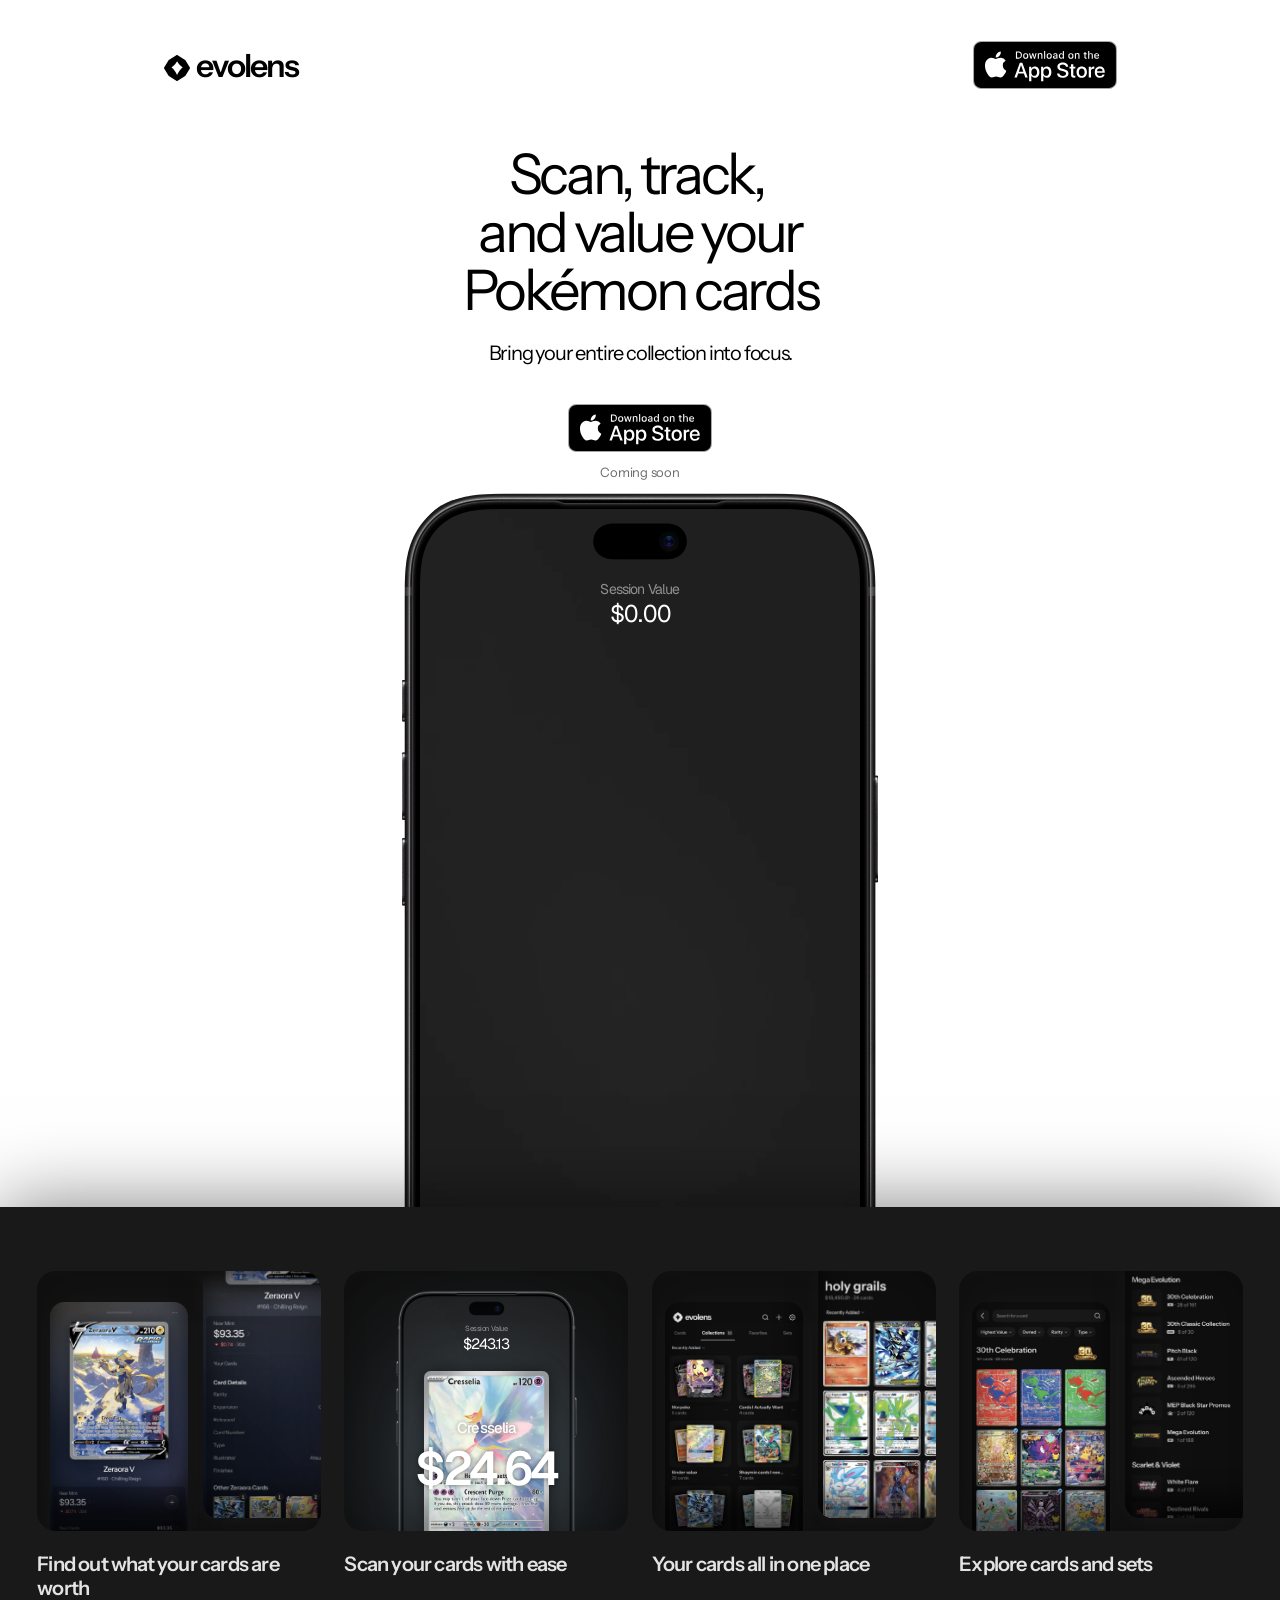
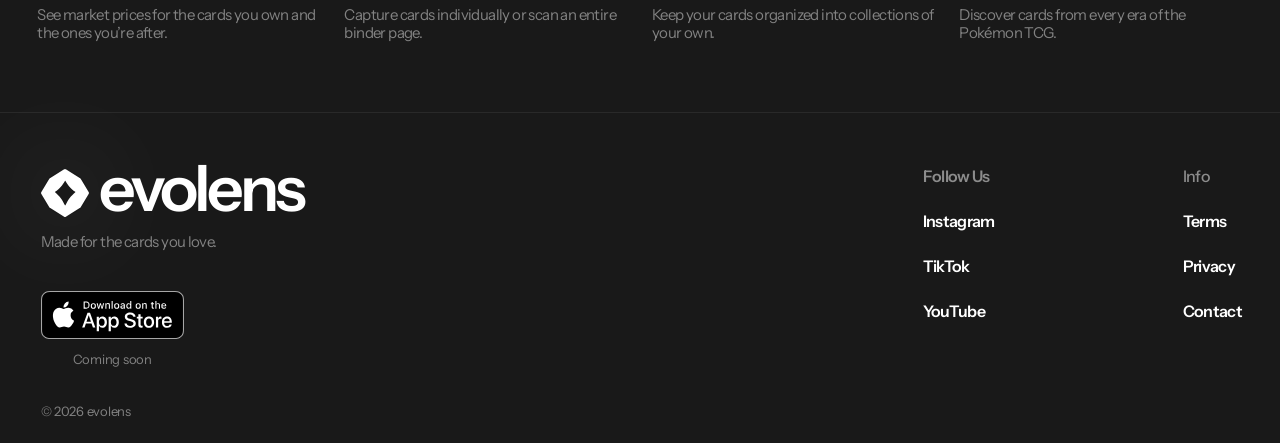
==== commit e3b7b399: "Hero: make each card look scanned, and scan six cards Each card now gets the app's recognition inste" ====
--- a/index.html
+++ b/index.html
@@ -23,29 +23,41 @@
     <div class="hero__badge"><span class="badge" title="Coming soon"><img src="/assets/home/app-store-badge.svg" width="144" height="48" alt="Coming soon to the App Store"><span class="badge__note" aria-hidden="true">Coming soon</span></span></div>
 
     <figure class="demo" data-demo role="img" aria-label="Demonstration: evolens recognizes a card held up to the iPhone’s camera, shows its name and value, and adds it to the session total. Cards and prices are examples.">
-      <div class="demo__screen">
-        <div class="demo__tint"></div>
-      </div>
+      <div class="demo__screen"><div class="demo__tint" data-tint="1" style="background:linear-gradient(#551b50,#371539)"></div><div class="demo__tint" data-tint="2" style="background:linear-gradient(#403419,#392e15)"></div><div class="demo__tint" data-tint="3" style="background:linear-gradient(#4a1826,#2f111c)"></div><div class="demo__tint" data-tint="4" style="background:linear-gradient(#123f44,#0e2e33)"></div></div>
       <img class="demo__frame" src="/assets/home/phone.webp" alt="" width="980" height="2000" fetchpriority="high">
 
       <div class="demo__view">
-        <div class="demo__card" data-card>
-          <img src="/assets/home/cards/mega-darkrai-ex.webp" alt="" width="660" height="922" fetchpriority="high">
+        <div class="demo__stack" data-stack>
+          <div class="demo__card" data-card><img src="/assets/home/cards/mega-darkrai-ex.webp" alt="" width="660" height="922" fetchpriority="high"></div>
+          <div class="demo__card demo__card--later" data-card><img src="/assets/home/cards/fezandipiti-ex.webp" alt="" width="660" height="922" fetchpriority="low"></div>
+          <div class="demo__card demo__card--later" data-card><img src="/assets/home/cards/mew-ex.webp" alt="" width="660" height="922" fetchpriority="low"></div>
+          <div class="demo__card demo__card--later" data-card><img src="/assets/home/cards/team-rockets-mewtwo-ex.webp" alt="" width="660" height="922" fetchpriority="low"></div>
+          <div class="demo__card demo__card--later" data-card><img src="/assets/home/cards/gardevoir-ex.webp" alt="" width="660" height="922" fetchpriority="low"></div>
+          <div class="demo__card demo__card--later" data-card><img src="/assets/home/cards/cresselia.webp" alt="" width="660" height="922" fetchpriority="low"></div>
+          <div class="demo__rig">
+            <div class="demo__glass"><span class="demo__beam" data-beam></span><span class="demo__sheen" data-sheen></span></div>
+            <span class="demo__box" data-box></span>
+            <span class="demo__box demo__box--lock" data-lock></span>
+          </div>
         </div>
-        <div class="demo__card demo__card--later" data-card>
-          <img src="/assets/home/cards/fezandipiti-ex.webp" alt="" width="660" height="922" fetchpriority="low">
-        </div>
-        <div class="demo__card demo__card--later demo__card--glow" data-card>
-          <img src="/assets/home/cards/cresselia.webp" alt="" width="660" height="922" fetchpriority="low">
-        </div>
+        <div class="demo__edge" data-edge="0" style="--light:#d6e77a"></div>
+        <div class="demo__edge" data-edge="1" style="--light:#f58fcb"></div>
+        <div class="demo__edge" data-edge="2" style="--light:#f0cf85"></div>
+        <div class="demo__edge" data-edge="3" style="--light:#e0708a"></div>
+        <div class="demo__edge" data-edge="4" style="--light:#7fe0dc"></div>
+        <div class="demo__edge" data-edge="5" style="--light:#a9d3ec"></div>
       </div>
 
       <div class="demo__overlay">
         <p class="demo__label">Session Value</p>
+        <span class="demo__halo" data-halo></span>
         <p class="demo__total" data-total><span class="demo__total-start">$0.00</span><span class="demo__total-reduced">$323.13</span></p>
-        <div class="demo__result" data-result><p>Mega Darkrai ex</p><p>$323.13</p></div>
-        <div class="demo__result" data-result><p>Fezandipiti ex</p><p>$4.32</p></div>
-        <div class="demo__result" data-result><p>Cresselia</p><p>$24.64</p></div>
+        <div class="demo__result" data-result data-cents="32313"><p class="demo__name">Mega Darkrai ex</p><p class="demo__price">$323.13</p><p class="demo__price demo__price--flight">$323.13</p></div>
+        <div class="demo__result" data-result data-cents="432"><p class="demo__name">Fezandipiti ex</p><p class="demo__price">$4.32</p><p class="demo__price demo__price--flight">$4.32</p></div>
+        <div class="demo__result" data-result data-cents="8565"><p class="demo__name">Mew ex</p><p class="demo__price">$85.65</p><p class="demo__price demo__price--flight">$85.65</p></div>
+        <div class="demo__result" data-result data-cents="35528"><p class="demo__name">Team Rocket’s Mewtwo ex</p><p class="demo__price">$355.28</p><p class="demo__price demo__price--flight">$355.28</p></div>
+        <div class="demo__result" data-result data-cents="16704"><p class="demo__name">Gardevoir ex</p><p class="demo__price">$167.04</p><p class="demo__price demo__price--flight">$167.04</p></div>
+        <div class="demo__result" data-result data-cents="2464"><p class="demo__name">Cresselia</p><p class="demo__price">$24.64</p><p class="demo__price demo__price--flight">$24.64</p></div>
       </div>
     </figure>
     <button class="demo-toggle" type="button" data-toggle>Pause demo</button>
@@ -112,5 +124,6 @@
   </div>
   <p class="foot__legal">© 2026 evolens</p>
 </footer>
+<script>new IntersectionObserver(([e]) => document.documentElement.classList.toggle('at-foot', e.isIntersecting)).observe(document.querySelector('.foot'))</script>
 </body>
 </html>
--- a/assets/base.css
+++ b/assets/base.css
@@ -27,7 +27,10 @@
 
 * { box-sizing: border-box; }
 
-html { -webkit-text-size-adjust: 100%; }
+html { -webkit-text-size-adjust: 100%; background: var(--paper); }
+
+/* At the footer the page's canvas turns dark, so scrolling past the end shows the footer's color, not white. */
+html.at-foot { background: var(--night); }
 
 body {
   margin: 0;
--- a/assets/home.css
+++ b/assets/home.css
@@ -56,11 +56,10 @@
 .demo__screen,
 .mini__screen { background: url('/assets/home/screen.webp') center / 100% 100%; }
 
-/* Fezandipiti's screen color. Darkrai and Cresselia use the neutral screen beneath. */
+/* A card's screen color, from its art. Cards without one use the neutral screen beneath. */
 .demo__tint {
   position: absolute;
   inset: 0;
-  background: linear-gradient(#551b50, #371539);
   opacity: 0;
 }
 
@@ -74,28 +73,84 @@
   pointer-events: none;
 }
 
+/* The stack is scaled as one by a recognition's knock, around the card's center. */
+.demo__stack {
+  position: absolute;
+  inset: 0;
+  transform-origin: calc(var(--u) * 224.5) calc(var(--u) * 388);
+}
+
 /* Cards are 329 × 460 at (81, 169) on the phone. They travel inside the screen, clipped to it. */
-.demo__card {
+.demo__card,
+.demo__rig {
   position: absolute;
   left: calc(var(--u) * 60);
   top: calc(var(--u) * 158);
   width: calc(var(--u) * 329);
   height: calc(var(--u) * 460);
   border-radius: calc(var(--u) * 16);
-  box-shadow: 0 0 calc(var(--u) * 22.2) rgb(0 0 0 / .4);
-}
+}
+
+.demo__card { box-shadow: 0 0 calc(var(--u) * 22.2) rgb(0 0 0 / .4); }
 
 .demo__card--later { opacity: 0; }
-
-.demo__card--glow {
-  box-shadow: 0 0 calc(var(--u) * 22.2) rgb(0 0 0 / .53), 0 0 calc(var(--u) * 162.3) rgb(141 192 223 / .36);
-}
 
 .demo__card img {
   display: block;
   width: 100%;
   height: 100%;
   border-radius: inherit;
+}
+
+/* The scanner: a light that reads down the card and a sheen on recognition (inside the card), and the app's scan box. */
+.demo__glass {
+  position: absolute;
+  inset: 0;
+  border-radius: inherit;
+  overflow: hidden;
+}
+
+.demo__beam {
+  position: absolute;
+  left: 0;
+  right: 0;
+  top: 0;
+  height: 26%;
+  background: linear-gradient(transparent, rgb(255 255 255 / .1) 55%, rgb(255 255 255 / .42) 96%, rgb(255 255 255 / .9));
+  opacity: 0;
+}
+
+.demo__sheen {
+  position: absolute;
+  inset: 0;
+  background: linear-gradient(105deg, transparent 28%, rgb(255 255 255 / .62) 50%, transparent 72%);
+  transform: translateX(-120%);
+}
+
+.demo__box {
+  position: absolute;
+  inset: calc(var(--u) * -7);
+  border: max(1.5px, var(--u) * 1.5) solid #fff;
+  border-radius: calc(var(--u) * 21);
+  box-shadow: 0 0 calc(var(--u) * 12.5) rgb(0 0 0 / .36);
+  opacity: 0;
+}
+
+.demo__box--lock {
+  border-width: max(2px, var(--u) * 2.25);
+  box-shadow: 0 0 calc(var(--u) * 16) rgb(255 255 255 / .6);
+}
+
+/* The light around the screen's edge on a recognition, in the card's color: the app's soft glow and fine line. */
+.demo__edge {
+  position: absolute;
+  inset: 0;
+  border-radius: inherit;
+  box-shadow:
+    inset 0 0 calc(var(--u) * 34) calc(var(--u) * 2) var(--light),
+    inset 0 0 calc(var(--u) * 3) calc(var(--u) * 1) var(--light);
+  opacity: 0;
+  pointer-events: none;
 }
 
 .demo__overlay {
@@ -130,6 +185,18 @@
 
 .demo__total-reduced { display: none; }
 
+/* The total catches light as a value lands in it. */
+.demo__halo {
+  position: absolute;
+  left: 50%;
+  top: calc(var(--u) * 126);
+  width: calc(var(--u) * 180);
+  height: calc(var(--u) * 90);
+  margin: calc(var(--u) * -45) 0 0 calc(var(--u) * -90);
+  background: radial-gradient(closest-side, rgb(255 255 255 / .2), transparent);
+  opacity: 0;
+}
+
 .demo.is-live .demo__total-start { display: none; }
 
 .demo__row {
@@ -163,18 +230,23 @@
   white-space: nowrap;
 }
 
-.demo__result p { opacity: 0; letter-spacing: -.06em; }
-
-.demo__result p:first-child {
+.demo__name,
+.demo__price { opacity: 0; letter-spacing: -.06em; }
+
+.demo__name {
   font-weight: 500;
   font-size: calc(var(--u) * 20);
   color: rgb(255 255 255 / .8);
 }
 
-.demo__result p:last-child {
+.demo__price {
+  position: relative;
   font-weight: 600;
   font-size: calc(var(--u) * 64);
 }
+
+/* The value that travels up into the session total. */
+.demo__price--flight { position: absolute; left: 0; right: 0; top: calc(var(--u) * 26); }
 
 /* Appears on keyboard focus, and whenever the demo is paused (clicking the phone pauses it too). */
 .demo-toggle {
@@ -199,8 +271,8 @@
 
 /* Reduced motion, with or without the script: one finished recognition, held. */
 @media (prefers-reduced-motion: reduce) {
-  .demo__card:first-child img { opacity: .5; }
-  .demo__result:first-of-type p { opacity: 1; }
+  .demo__card:first-child { opacity: .5; }
+  .demo__result:first-of-type :is(.demo__name, .demo__price:not(.demo__price--flight)) { opacity: 1; }
   .demo__total-start { display: none; }
   .demo__total-reduced { display: inline; }
   .demo-toggle { display: none; }
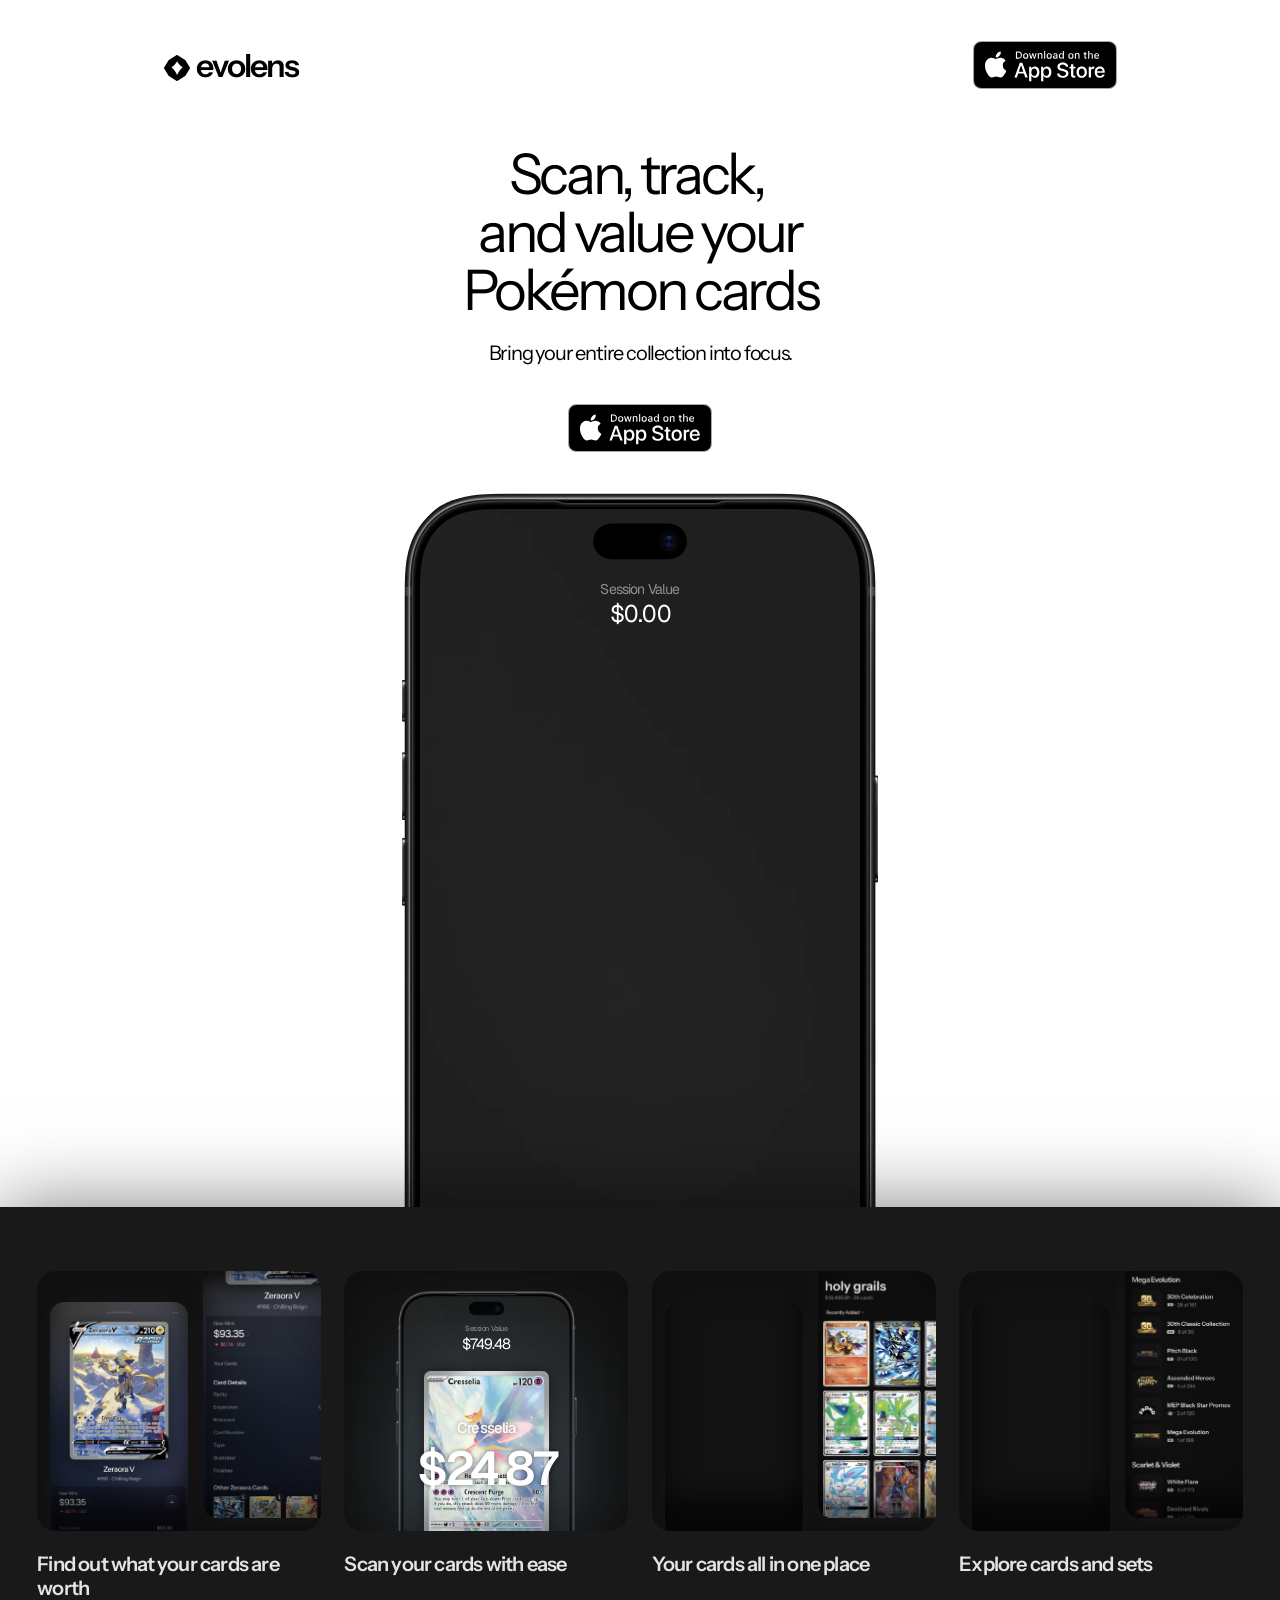
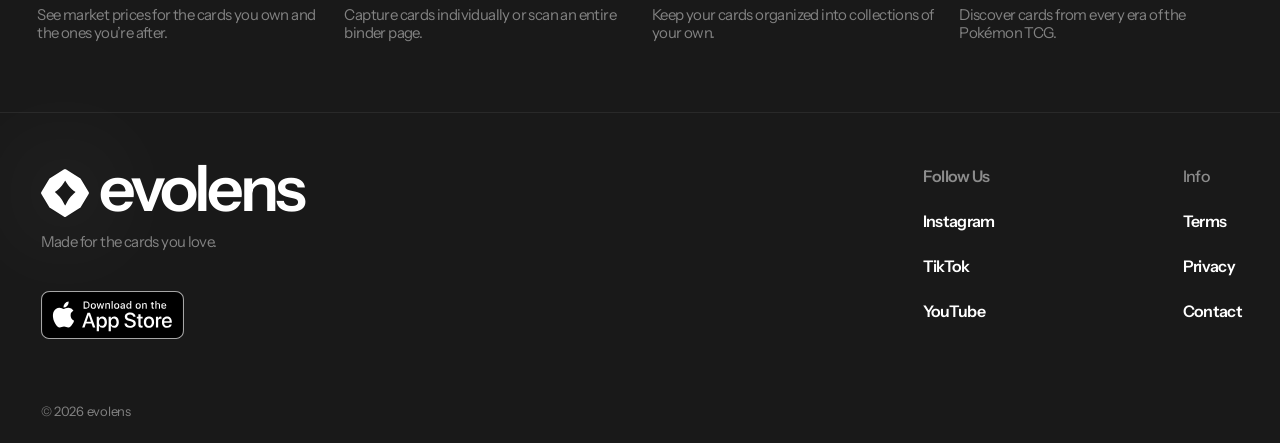
==== commit 9f5e816b: "Hero: simplify the scan, use today's prices, fix white past the footer Keeps the core and how cards " ====
--- a/index.html
+++ b/index.html
@@ -15,15 +15,15 @@
 <script src="/assets/hero.js" defer></script>
 </head>
 <body>
-<header class="nav"><a class="brand" href="/"><img class="brand__mark" src="/assets/home/mark-black.svg" width="26" height="26" alt=""><span class="brand__word" translate="no">evolens</span></a><span class="badge" title="Coming soon"><img src="/assets/home/app-store-badge.svg" width="144" height="48" alt="Coming soon to the App Store"></span></header>
+<header class="nav"><a class="brand" href="/"><img class="brand__mark" src="/assets/home/mark-black.svg" width="26" height="26" alt=""><span class="brand__word" translate="no">evolens</span></a><span class="badge"><img src="/assets/home/app-store-badge.svg" width="144" height="48" alt="Coming soon to the App Store"></span></header>
 <main>
   <section class="hero">
     <h1 class="hero__title">Scan, track,&nbsp;<br>and value your<br>Pokémon cards</h1>
     <p class="hero__sub">Bring your entire collection into focus.</p>
-    <div class="hero__badge"><span class="badge" title="Coming soon"><img src="/assets/home/app-store-badge.svg" width="144" height="48" alt="Coming soon to the App Store"><span class="badge__note" aria-hidden="true">Coming soon</span></span></div>
+    <div class="hero__badge"><span class="badge"><img src="/assets/home/app-store-badge.svg" width="144" height="48" alt="Coming soon to the App Store"></span></div>
 
     <figure class="demo" data-demo role="img" aria-label="Demonstration: evolens recognizes a card held up to the iPhone’s camera, shows its name and value, and adds it to the session total. Cards and prices are examples.">
-      <div class="demo__screen"><div class="demo__tint" data-tint="1" style="background:linear-gradient(#551b50,#371539)"></div><div class="demo__tint" data-tint="2" style="background:linear-gradient(#403419,#392e15)"></div><div class="demo__tint" data-tint="3" style="background:linear-gradient(#4a1826,#2f111c)"></div><div class="demo__tint" data-tint="4" style="background:linear-gradient(#123f44,#0e2e33)"></div></div>
+      <div class="demo__screen"><div class="demo__tint" data-tint="1" style="background:linear-gradient(#551b50,#371539)"></div><div class="demo__tint" data-tint="2" style="background:linear-gradient(#403419,#392e15)"></div><div class="demo__tint" data-tint="3" style="background:linear-gradient(#4a1826,#2f111c)"></div><div class="demo__tint" data-tint="4" style="background:linear-gradient(#123f44,#0e2e33)"></div><div class="demo__edge" data-edge="0" style="--light:#c6cf9f"></div><div class="demo__edge" data-edge="1" style="--light:#d9a6c8"></div><div class="demo__edge" data-edge="2" style="--light:#cfc4a6"></div><div class="demo__edge" data-edge="3" style="--light:#d39aa8"></div><div class="demo__edge" data-edge="4" style="--light:#a3d4d2"></div><div class="demo__edge" data-edge="5" style="--light:#b4d0e2"></div></div>
       <img class="demo__frame" src="/assets/home/phone.webp" alt="" width="980" height="2000" fetchpriority="high">
 
       <div class="demo__view">
@@ -35,29 +35,20 @@
           <div class="demo__card demo__card--later" data-card><img src="/assets/home/cards/gardevoir-ex.webp" alt="" width="660" height="922" fetchpriority="low"></div>
           <div class="demo__card demo__card--later" data-card><img src="/assets/home/cards/cresselia.webp" alt="" width="660" height="922" fetchpriority="low"></div>
           <div class="demo__rig">
-            <div class="demo__glass"><span class="demo__beam" data-beam></span><span class="demo__sheen" data-sheen></span></div>
-            <span class="demo__box" data-box></span>
-            <span class="demo__box demo__box--lock" data-lock></span>
+            <div class="demo__glass"><span class="demo__beam" data-beam></span></div>
           </div>
         </div>
-        <div class="demo__edge" data-edge="0" style="--light:#d6e77a"></div>
-        <div class="demo__edge" data-edge="1" style="--light:#f58fcb"></div>
-        <div class="demo__edge" data-edge="2" style="--light:#f0cf85"></div>
-        <div class="demo__edge" data-edge="3" style="--light:#e0708a"></div>
-        <div class="demo__edge" data-edge="4" style="--light:#7fe0dc"></div>
-        <div class="demo__edge" data-edge="5" style="--light:#a9d3ec"></div>
       </div>
 
       <div class="demo__overlay">
         <p class="demo__label">Session Value</p>
-        <span class="demo__halo" data-halo></span>
-        <p class="demo__total" data-total><span class="demo__total-start">$0.00</span><span class="demo__total-reduced">$323.13</span></p>
-        <div class="demo__result" data-result data-cents="32313"><p class="demo__name">Mega Darkrai ex</p><p class="demo__price">$323.13</p><p class="demo__price demo__price--flight">$323.13</p></div>
-        <div class="demo__result" data-result data-cents="432"><p class="demo__name">Fezandipiti ex</p><p class="demo__price">$4.32</p><p class="demo__price demo__price--flight">$4.32</p></div>
-        <div class="demo__result" data-result data-cents="8565"><p class="demo__name">Mew ex</p><p class="demo__price">$85.65</p><p class="demo__price demo__price--flight">$85.65</p></div>
-        <div class="demo__result" data-result data-cents="35528"><p class="demo__name">Team Rocket’s Mewtwo ex</p><p class="demo__price">$355.28</p><p class="demo__price demo__price--flight">$355.28</p></div>
-        <div class="demo__result" data-result data-cents="16704"><p class="demo__name">Gardevoir ex</p><p class="demo__price">$167.04</p><p class="demo__price demo__price--flight">$167.04</p></div>
-        <div class="demo__result" data-result data-cents="2464"><p class="demo__name">Cresselia</p><p class="demo__price">$24.64</p><p class="demo__price demo__price--flight">$24.64</p></div>
+        <p class="demo__total" data-total><span class="demo__total-start">$0.00</span><span class="demo__total-reduced">$137.65</span></p>
+        <div class="demo__result" data-result data-cents="13765"><p class="demo__name">Mega Darkrai ex</p><p class="demo__price">$137.65</p></div>
+        <div class="demo__result" data-result data-cents="3770"><p class="demo__name">Fezandipiti ex</p><p class="demo__price">$37.70</p></div>
+        <div class="demo__result" data-result data-cents="6512"><p class="demo__name">Mew ex</p><p class="demo__price">$65.12</p></div>
+        <div class="demo__result" data-result data-cents="32347"><p class="demo__name">Team Rocket’s Mewtwo ex</p><p class="demo__price">$323.47</p></div>
+        <div class="demo__result" data-result data-cents="16067"><p class="demo__name">Gardevoir ex</p><p class="demo__price">$160.67</p></div>
+        <div class="demo__result" data-result data-cents="2487"><p class="demo__name">Cresselia</p><p class="demo__price">$24.87</p></div>
       </div>
     </figure>
     <button class="demo-toggle" type="button" data-toggle>Pause demo</button>
@@ -76,13 +67,13 @@
 
       <article class="feature">
         <div class="art">
-          <div class="mini" role="img" aria-label="The evolens scanner on iPhone, showing Cresselia recognized at $24.64 and a session value of $243.13.">
+          <div class="mini" role="img" aria-label="The evolens scanner on iPhone, showing Cresselia recognized at $24.87 and a session value of $749.48.">
             <div class="mini__screen"></div>
             <img class="mini__frame" src="/assets/home/phone.webp" alt="" width="980" height="2000" loading="lazy" decoding="async">
             <img class="mini__card" src="/assets/home/cards/cresselia.webp" alt="" width="660" height="922" loading="lazy" decoding="async">
             <p class="mini__label">Session Value</p>
-            <p class="mini__total">$243.13</p>
-            <div class="mini__result"><p>Cresselia</p><p>$24.64</p></div>
+            <p class="mini__total">$749.48</p>
+            <div class="mini__result"><p>Cresselia</p><p>$24.87</p></div>
           </div>
         </div>
         <h2>Scan your cards with ease</h2>
@@ -115,7 +106,7 @@
     <div class="foot__lead">
       <a class="foot__brand" href="/"><img src="/assets/home/mark-white.svg" width="48" height="48" alt=""><span translate="no">evolens</span></a>
       <p class="foot__tagline">Made for the cards you love.</p>
-      <span class="badge" title="Coming soon"><img src="/assets/home/app-store-badge.svg" width="144" height="48" alt="Coming soon to the App Store"><span class="badge__note" aria-hidden="true">Coming soon</span></span>
+      <span class="badge"><img src="/assets/home/app-store-badge.svg" width="144" height="48" alt="Coming soon to the App Store"></span>
     </div>
     <div class="foot__links">
       <ul aria-label="Follow us"><li class="foot__head">Follow Us</li><li>Instagram</li><li>TikTok</li><li>YouTube</li></ul>
@@ -124,6 +115,6 @@
   </div>
   <p class="foot__legal">© 2026 evolens</p>
 </footer>
-<script>new IntersectionObserver(([e]) => document.documentElement.classList.toggle('at-foot', e.isIntersecting)).observe(document.querySelector('.foot'))</script>
+<script>new IntersectionObserver(([e]) => { document.documentElement.classList.toggle('at-foot', e.isIntersecting); document.querySelector('meta[name=theme-color]').content = e.isIntersecting ? '#191919' : '#ffffff'; }).observe(document.querySelector('.foot'))</script>
 </body>
 </html>
--- a/assets/base.css
+++ b/assets/base.css
@@ -29,12 +29,21 @@
 
 html { -webkit-text-size-adjust: 100%; background: var(--paper); }
 
-/* At the footer the page's canvas turns dark, so scrolling past the end shows the footer's color, not white. */
+/* Past the end of the page shows the footer's color, not white. WebKit takes that area's color from the body's background
+   color over the root's, so the body paints its white as an image; the fixed layer covers browsers that show neither. */
 html.at-foot { background: var(--night); }
+
+html.at-foot body::after {
+  content: '';
+  position: fixed;
+  inset: 0;
+  z-index: -1;
+  background: var(--night);
+}
 
 body {
   margin: 0;
-  background: var(--paper);
+  background-image: linear-gradient(var(--paper), var(--paper));
   color: var(--ink);
   font-family: var(--font);
   -webkit-font-smoothing: antialiased;
@@ -91,20 +100,6 @@
 
 .badge img { display: block; width: auto; height: 48px; }
 
-/* Below the badge, outside Apple's clear space (a quarter of its height). */
-.badge__note {
-  position: absolute;
-  top: calc(100% + 12px);
-  left: 0;
-  right: 0;
-  font-size: 13px;
-  line-height: 16px;
-  letter-spacing: -.02em;
-  text-align: center;
-  white-space: nowrap;
-  color: #6a6a6a;
-}
-
 /* Footer */
 .foot {
   position: relative;
@@ -165,8 +160,6 @@
   letter-spacing: -.04em;
 }
 
-.foot .badge__note { color: var(--text-lo); }
-
 .foot__links {
   display: flex;
   justify-content: space-between;
--- a/assets/home.css
+++ b/assets/home.css
@@ -102,7 +102,7 @@
   border-radius: inherit;
 }
 
-/* The scanner: a light that reads down the card and a sheen on recognition (inside the card), and the app's scan box. */
+/* A soft light that reads down the card. */
 .demo__glass {
   position: absolute;
   inset: 0;
@@ -115,42 +115,19 @@
   left: 0;
   right: 0;
   top: 0;
-  height: 26%;
-  background: linear-gradient(transparent, rgb(255 255 255 / .1) 55%, rgb(255 255 255 / .42) 96%, rgb(255 255 255 / .9));
+  height: 42%;
+  background: linear-gradient(transparent, rgb(255 255 255 / .24), transparent);
   opacity: 0;
 }
 
-.demo__sheen {
-  position: absolute;
-  inset: 0;
-  background: linear-gradient(105deg, transparent 28%, rgb(255 255 255 / .62) 50%, transparent 72%);
-  transform: translateX(-120%);
-}
-
-.demo__box {
-  position: absolute;
-  inset: calc(var(--u) * -7);
-  border: max(1.5px, var(--u) * 1.5) solid #fff;
-  border-radius: calc(var(--u) * 21);
-  box-shadow: 0 0 calc(var(--u) * 12.5) rgb(0 0 0 / .36);
+/* The soft light around the screen's edge on a recognition, in the card's color. It sits under the phone's frame, and runs
+   on past the cut-off so it never draws a bottom edge the phone doesn't have there. */
+.demo__edge {
+  position: absolute;
+  inset: 0 0 calc(var(--u) * -120) 0;
+  border-radius: inherit;
+  box-shadow: inset 0 0 calc(var(--u) * 30) var(--light);
   opacity: 0;
-}
-
-.demo__box--lock {
-  border-width: max(2px, var(--u) * 2.25);
-  box-shadow: 0 0 calc(var(--u) * 16) rgb(255 255 255 / .6);
-}
-
-/* The light around the screen's edge on a recognition, in the card's color: the app's soft glow and fine line. */
-.demo__edge {
-  position: absolute;
-  inset: 0;
-  border-radius: inherit;
-  box-shadow:
-    inset 0 0 calc(var(--u) * 34) calc(var(--u) * 2) var(--light),
-    inset 0 0 calc(var(--u) * 3) calc(var(--u) * 1) var(--light);
-  opacity: 0;
-  pointer-events: none;
 }
 
 .demo__overlay {
@@ -185,18 +162,6 @@
 
 .demo__total-reduced { display: none; }
 
-/* The total catches light as a value lands in it. */
-.demo__halo {
-  position: absolute;
-  left: 50%;
-  top: calc(var(--u) * 126);
-  width: calc(var(--u) * 180);
-  height: calc(var(--u) * 90);
-  margin: calc(var(--u) * -45) 0 0 calc(var(--u) * -90);
-  background: radial-gradient(closest-side, rgb(255 255 255 / .2), transparent);
-  opacity: 0;
-}
-
 .demo.is-live .demo__total-start { display: none; }
 
 .demo__row {
@@ -244,9 +209,6 @@
   font-weight: 600;
   font-size: calc(var(--u) * 64);
 }
-
-/* The value that travels up into the session total. */
-.demo__price--flight { position: absolute; left: 0; right: 0; top: calc(var(--u) * 26); }
 
 /* Appears on keyboard focus, and whenever the demo is paused (clicking the phone pauses it too). */
 .demo-toggle {
@@ -272,7 +234,7 @@
 /* Reduced motion, with or without the script: one finished recognition, held. */
 @media (prefers-reduced-motion: reduce) {
   .demo__card:first-child { opacity: .5; }
-  .demo__result:first-of-type :is(.demo__name, .demo__price:not(.demo__price--flight)) { opacity: 1; }
+  .demo__result:first-of-type p { opacity: 1; }
   .demo__total-start { display: none; }
   .demo__total-reduced { display: inline; }
   .demo-toggle { display: none; }
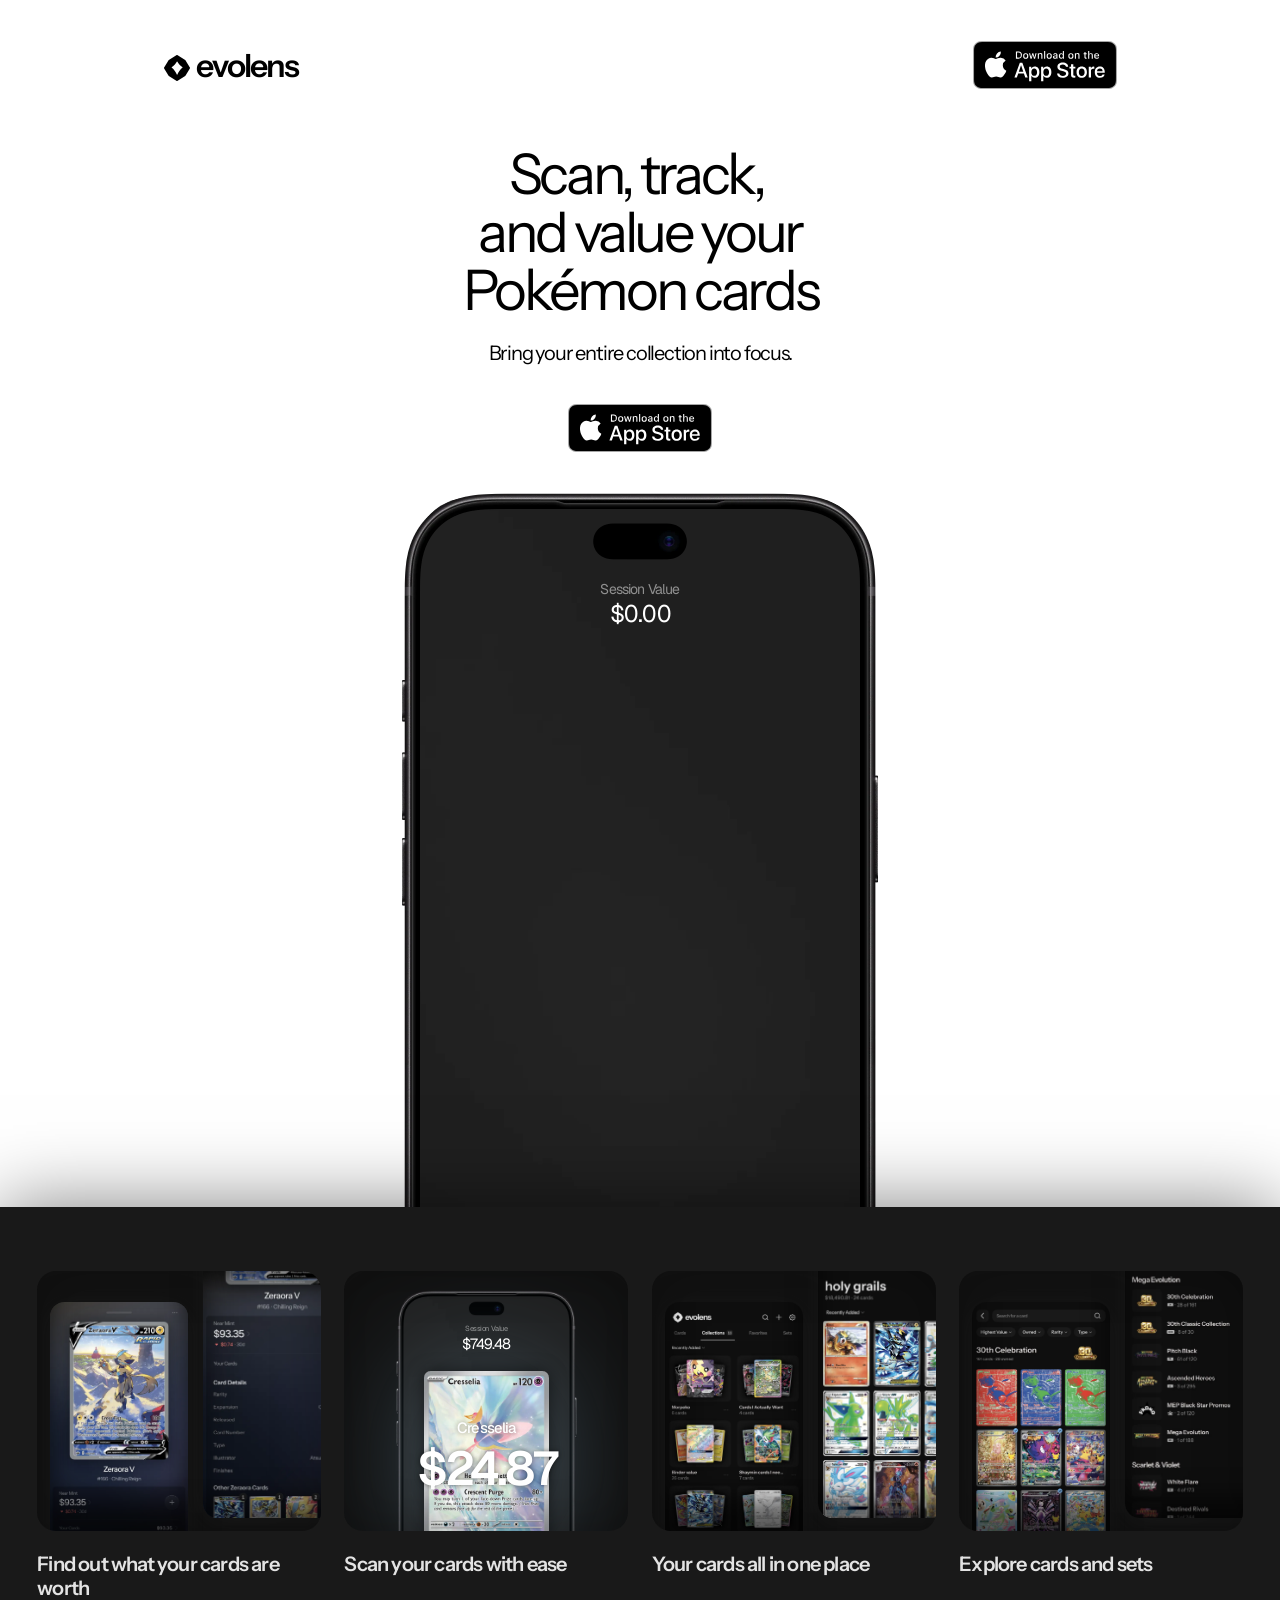
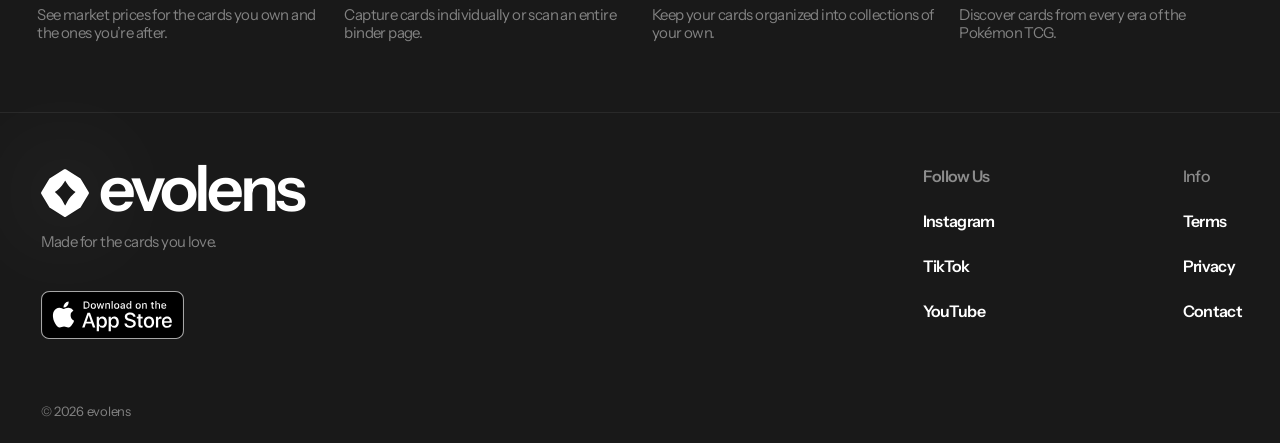
==== commit 88124ba1: "Analytics: cookieless website analytics, profile short links, privacy disclosure Umami Cloud (free H" ====
--- a/index.html
+++ b/index.html
@@ -10,6 +10,7 @@
 <link rel="icon" href="/assets/favicon.svg" type="image/svg+xml">
 <link rel="preload" href="/assets/instrument-sans.woff2" as="font" type="font/woff2" crossorigin>
 <link rel="stylesheet" href="/assets/base.css">
+<script defer src="https://cloud.umami.is/script.js" data-website-id="ea72774c-73b4-46a5-b9c8-33fcbb3296d9" data-domains="evolens.app" data-do-not-track="true"></script>
 <link rel="preload" href="/assets/geist.woff2" as="font" type="font/woff2" crossorigin>
 <link rel="stylesheet" href="/assets/home.css">
 <script src="/assets/hero.js" defer></script>
